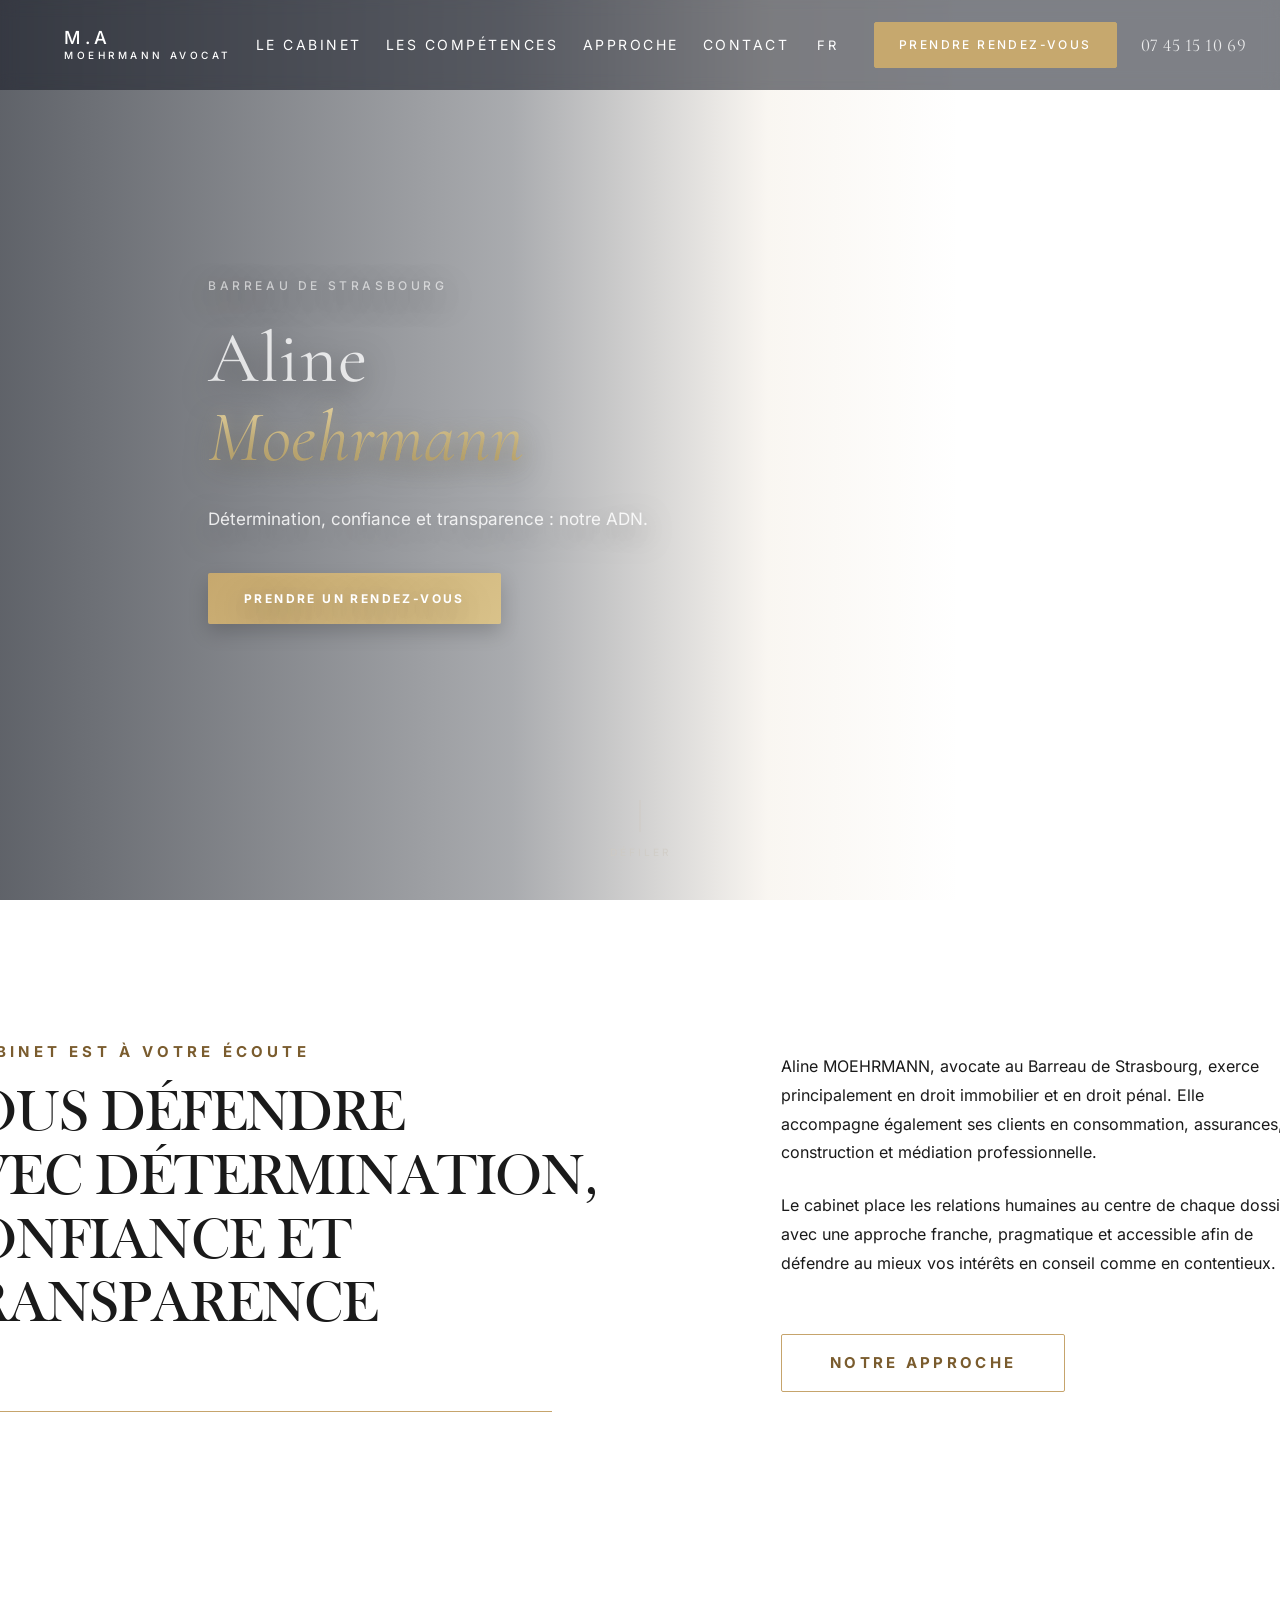
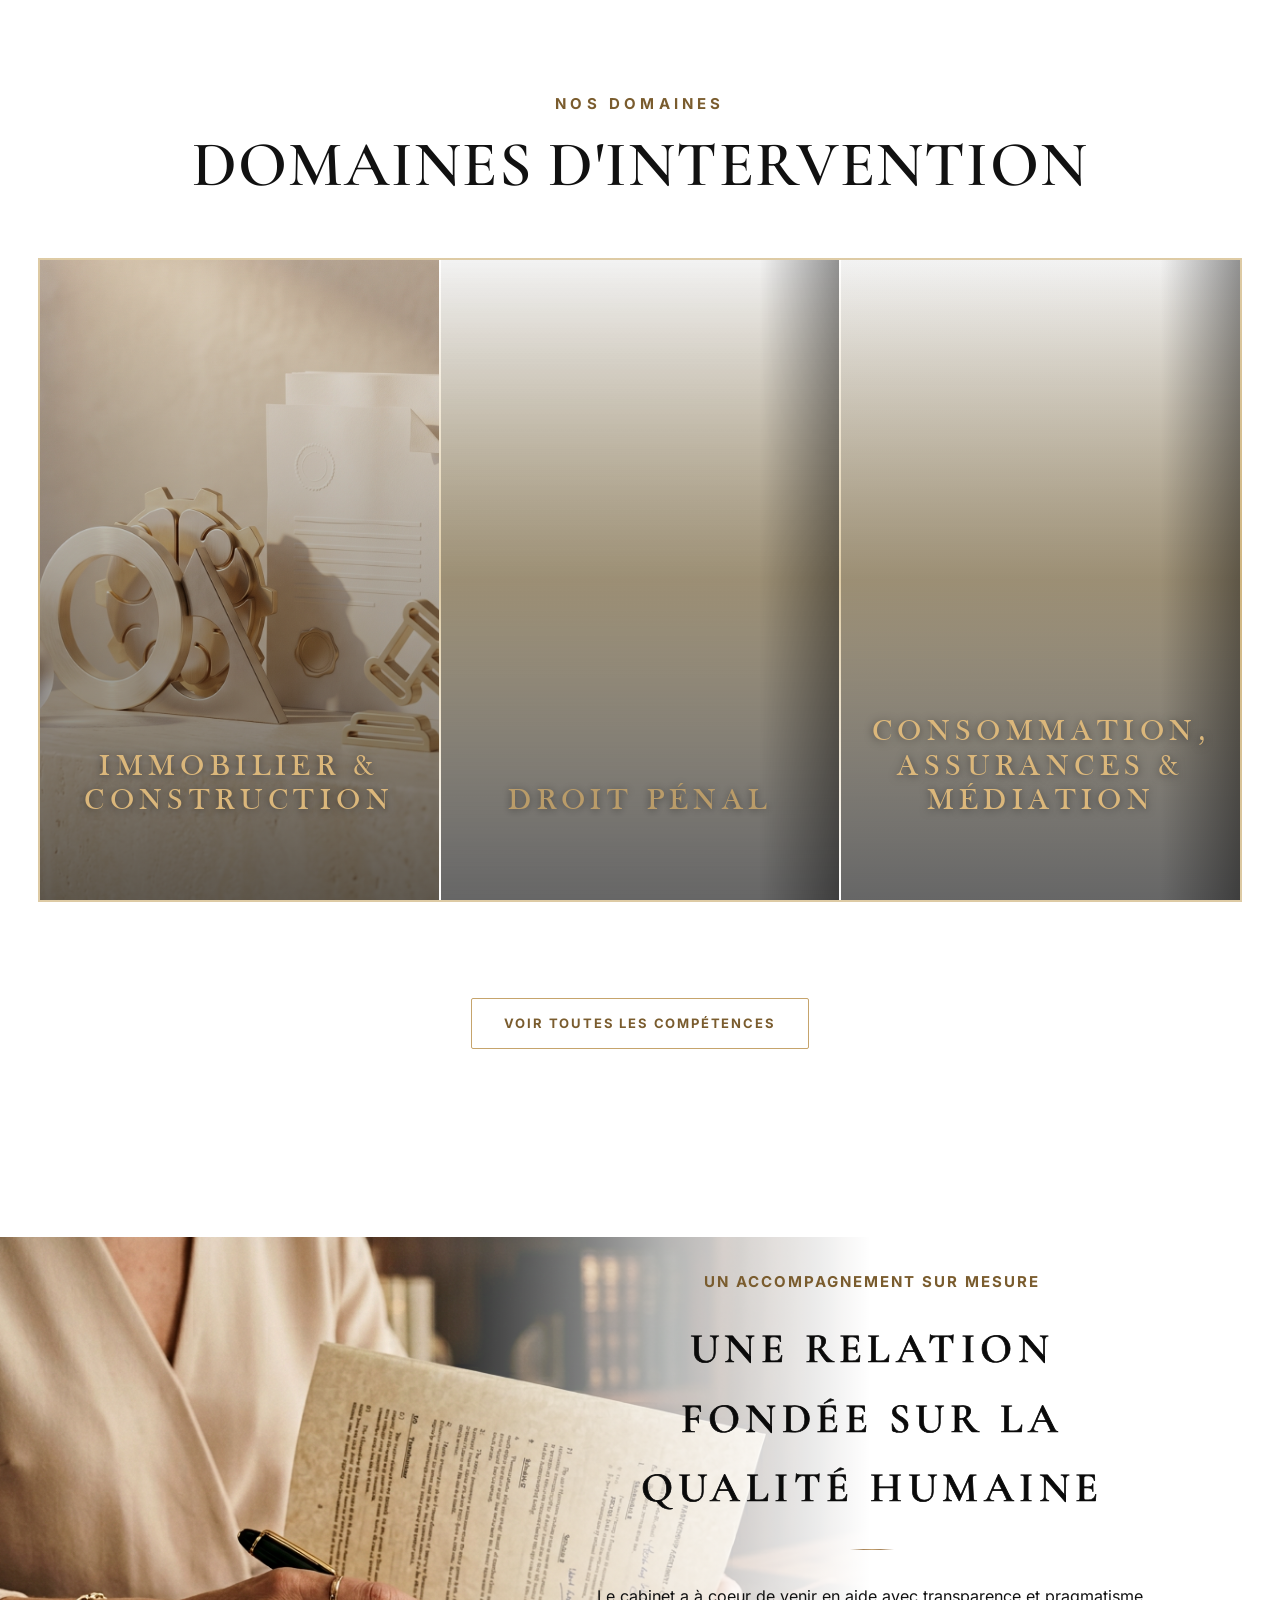
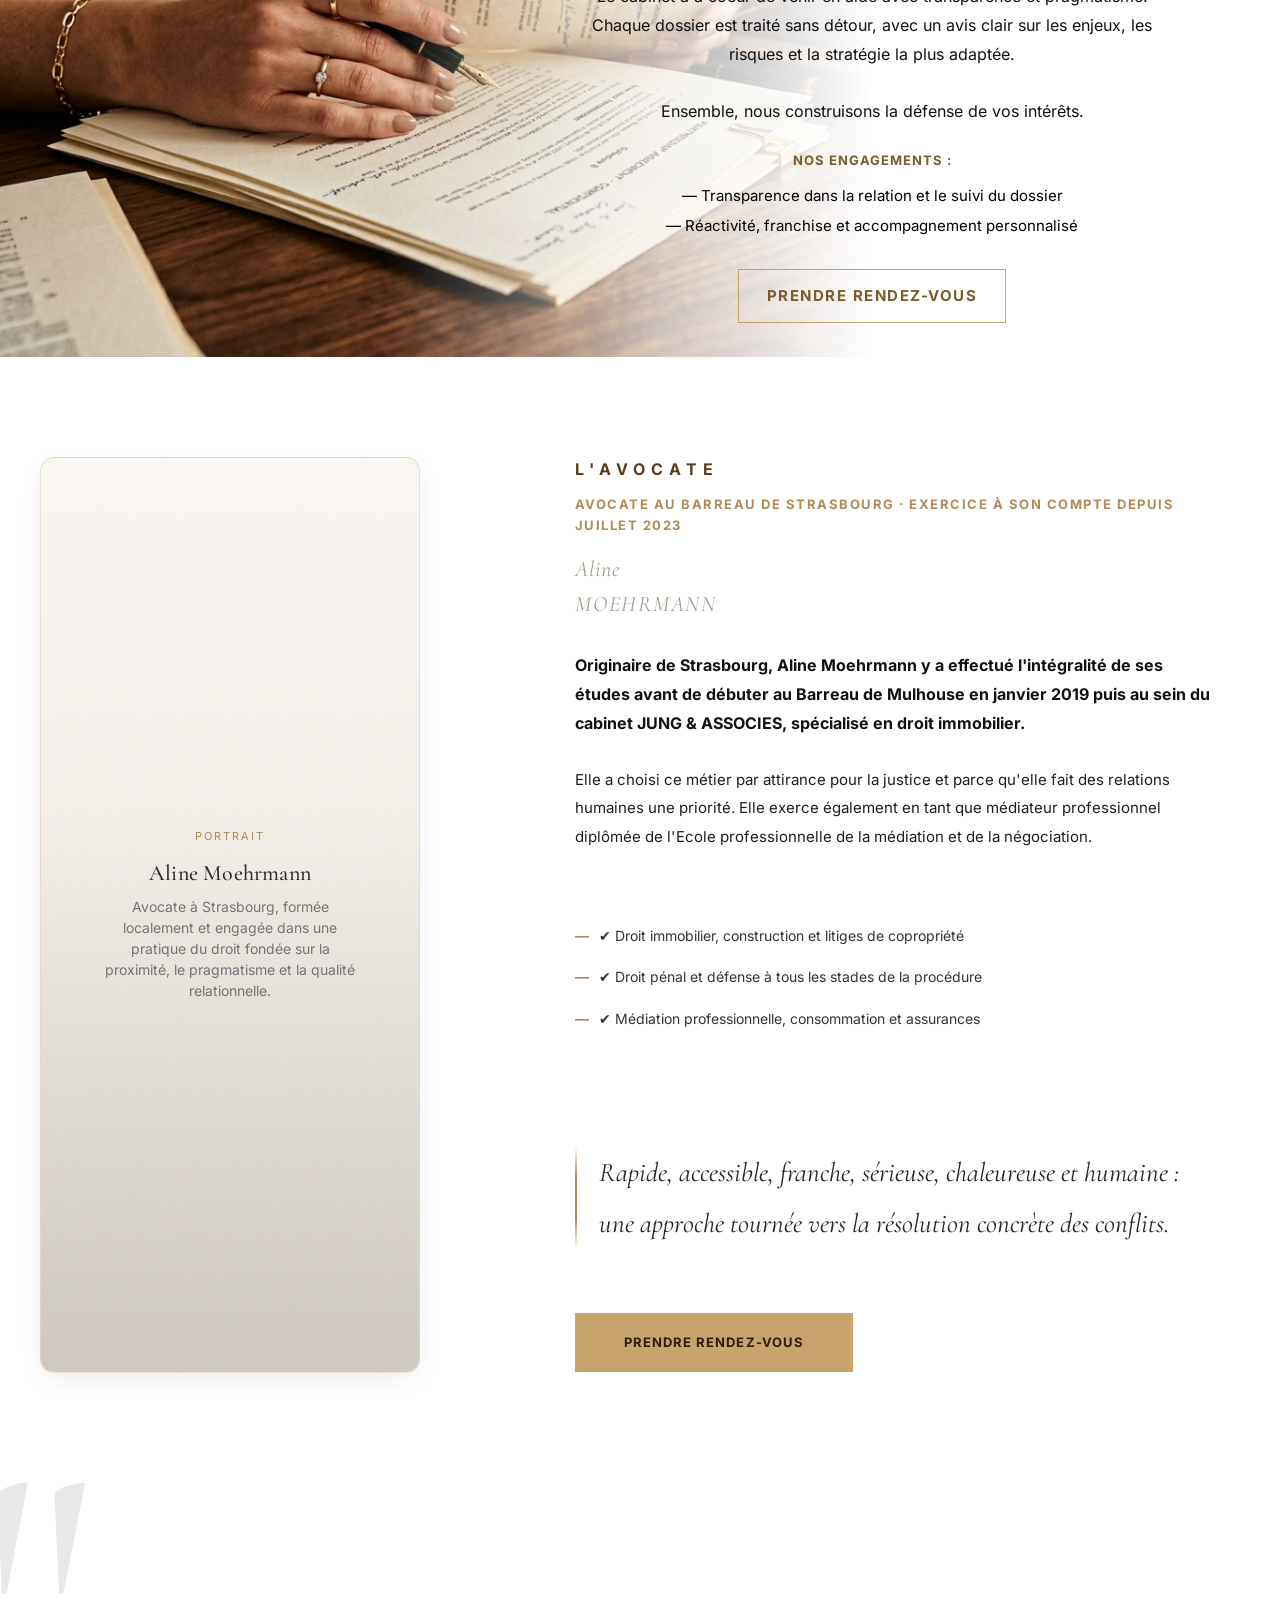
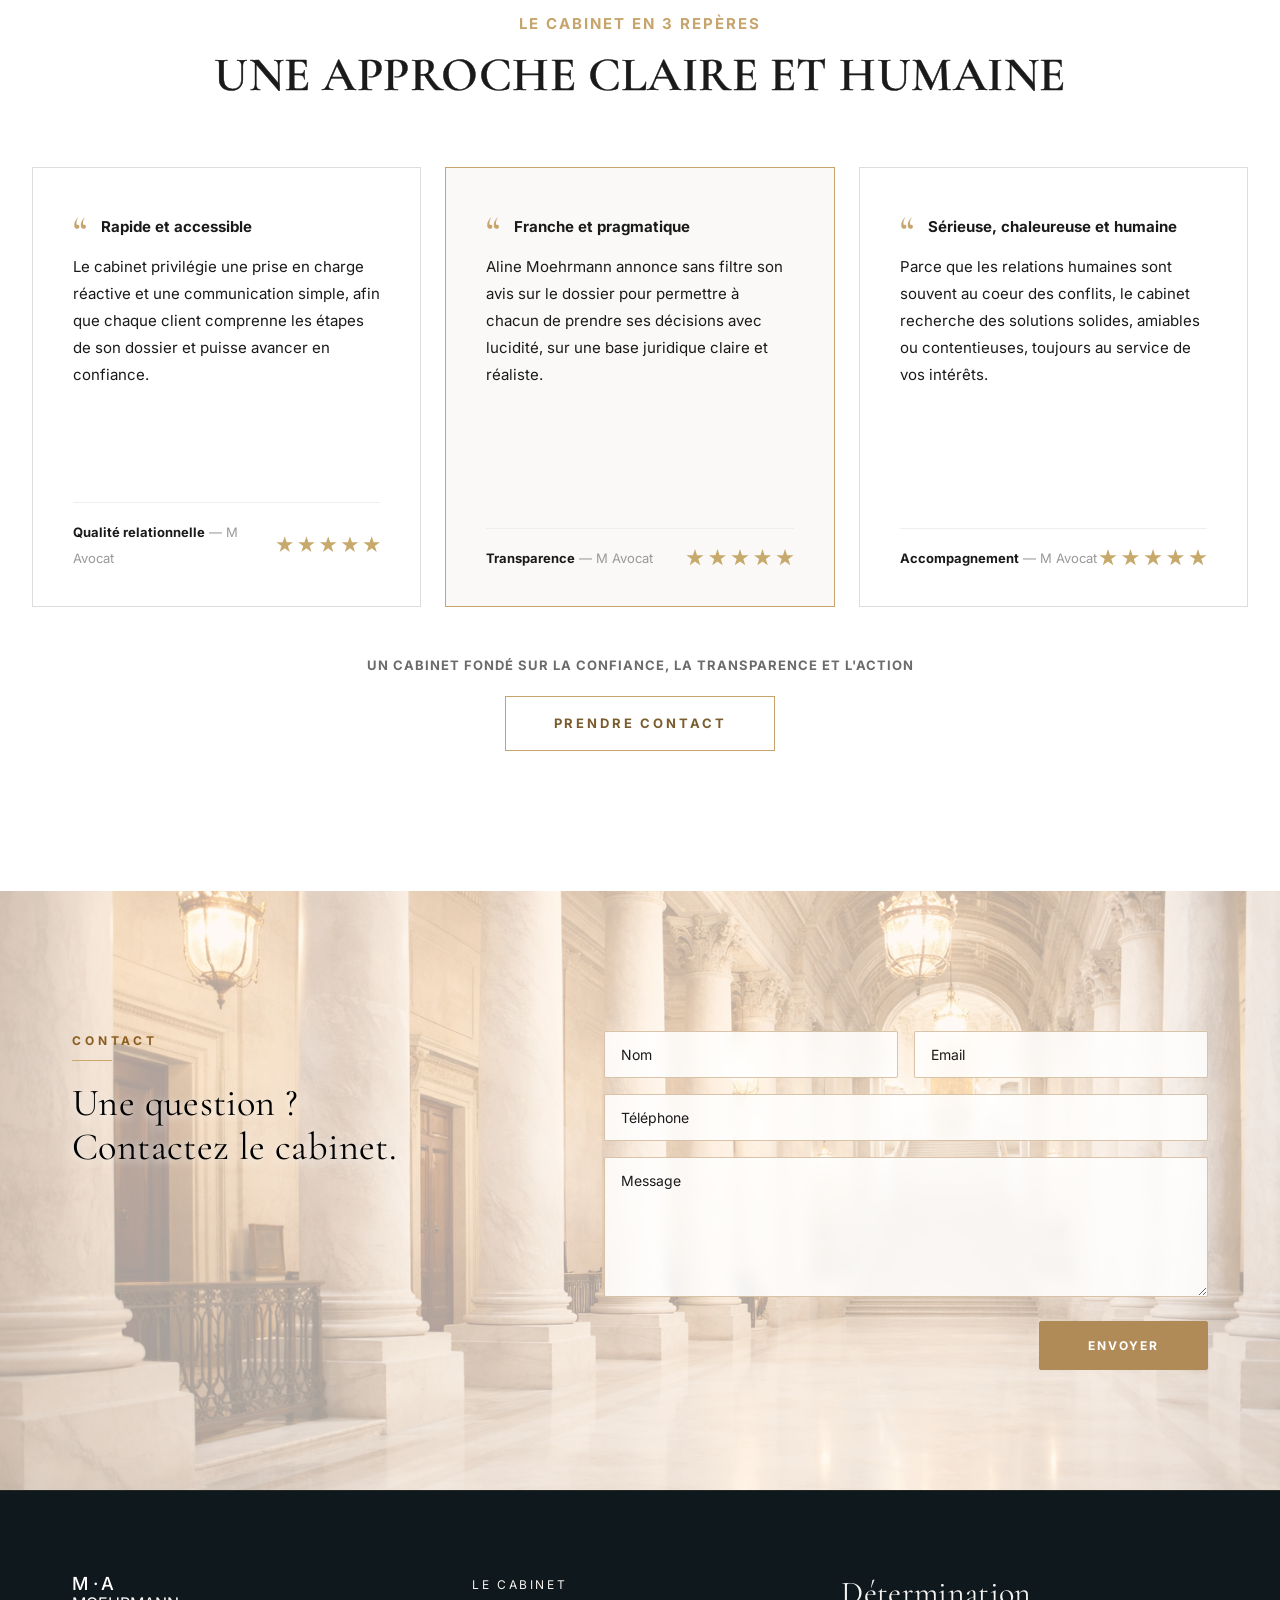
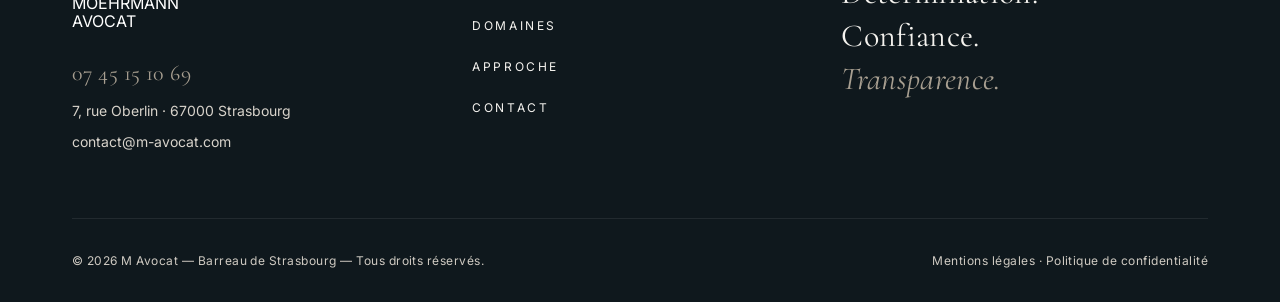
==== index.html @ fbae947e "Initial site import" ====
<!DOCTYPE html>
<html lang="fr">
<head>
  <meta charset="UTF-8" />
  <meta name="viewport" content="width=device-width, initial-scale=1.0" />
  <title>M Avocat Strasbourg | Droit immobilier, pénal et médiation</title>
  <meta name="description" content="Aline Moehrmann, avocate au Barreau de Strasbourg. Le cabinet intervient en droit immobilier, droit pénal, consommation, assurances, construction et médiation professionnelle." />
  <link rel="stylesheet" href="styles.css" />
</head>
<body>

  <header id="header">
    <div class="container">
      <div class="wrap flex">
        <a class="logo" href="#top">
          <span class="logo-mark">M<span class="logo-dot">.</span>A</span>
          <span class="logo-meta">
            <span>MOEHRMANN</span>
            <span>Avocat</span>
          </span>
        </a>
        <nav class="main-nav">
          <ul class="main-menu">
            <li><a href="#cabinet">Le Cabinet</a></li>
            <li><a href="competences.html">Les Compétences</a></li>
            <li><a href="#approach">Approche</a></li>
            <li><a href="#contact">Contact</a></li>
          </ul>
          <div class="lang-switch">
            <span class="active">FR</span>
          </div>
          <a class="btn nav-btn" href="#contact">Prendre Rendez-vous</a>
          <div class="phone-top">07 45 15 10 69</div>
        </nav>
        <button class="mobile-toggle" aria-label="Menu">
          <span></span><span></span><span></span>
        </button>
      </div>
    </div>
  </header>

  <main id="main-content">

    <section id="home-banner" class="scroll-effect" data-reveal>
      <div class="banner-bg"></div>
      <div class="banner-overlay"></div>
      <div class="container">
        <div class="wrap">
          <div class="banner-inner">
            <p class="eyebrow">Barreau de Strasbourg</p>
            <h1>
              <span class="hero-name">Aline</span><br/>
              <em class="hero-surname">Moehrmann</em>
            </h1>
            <p class="banner-sub"><span class="banner-sub-text">Détermination, confiance et transparence : notre ADN.</span></p>
            <div class="banner-ctas">
              <a class="btn" href="#contact">Prendre un rendez-vous</a>
            </div>
          </div>
        </div>
      </div>
      <div class="scroll-indicator" aria-hidden="true">
        <span class="scroll-line"></span>
        <span class="scroll-label">Défiler</span>
      </div>
    </section>

    <section id="cabinet" class="scroll-effect section-light" data-reveal>
      <div class="cabinet-watermark cabinet-fade" aria-hidden="true">M AVOCAT</div>
      <div class="container">
        <div class="wrap transition">
          <div class="flex between cabinet-grid">
            <div class="left">
              <p class="sub">Le Cabinet Est À Votre Écoute</p>
              <h2 class="h2 serif cabinet-headline cabinet-slide-up">VOUS DÉFENDRE<br/>AVEC DÉTERMINATION,<br/>CONFIANCE ET TRANSPARENCE</h2>
              <div class="cabinet-divider" aria-hidden="true"></div>
            </div>
            <div class="right">
              <div class="text cabinet-text-stagger">
                <p class="cabinet-text-item">Aline MOEHRMANN, avocate au Barreau de Strasbourg, exerce principalement en droit immobilier et en droit pénal. Elle accompagne également ses clients en consommation, assurances, construction et médiation professionnelle.</p>
                <p class="cabinet-text-item">Le cabinet place les relations humaines au centre de chaque dossier, avec une approche franche, pragmatique et accessible afin de défendre au mieux vos intérêts en conseil comme en contentieux.</p>
                <a class="btn cabinet-btn-scale" href="#approach">Notre approche</a>
              </div>
            </div>
          </div>
        </div>
      </div>
    </section>

    <section id="practice" class="scroll-effect section-dark" data-reveal>
      <div class="container">
        <div class="wrap">
          <p class="eyebrow gold center">Nos Domaines</p>
          <h2 class="practice-title serif center">DOMAINES D'INTERVENTION</h2>
        </div>
      </div>

      <div class="practice-grid">

        <article class="item">
          <div class="practice-item practice-penal">
            <div class="practice-overlay"></div>
            <div class="back"><h3>Immobilier &amp; Construction</h3></div>
            <div class="front">
              <div class="txt">
                <svg viewBox="0 0 140 143" fill="none" xmlns="http://www.w3.org/2000/svg" aria-hidden="true">
                  <path d="M70 18 C48 18 30 36 30 58 C30 74 39 88 52 95 L52 112 H88 V95 C101 88 110 74 110 58 C110 36 92 18 70 18 Z" stroke="currentColor" stroke-width="3" fill="none"/>
                  <path d="M52 118 H88" stroke="currentColor" stroke-width="3" stroke-linecap="round"/>
                  <path d="M56 126 H84" stroke="currentColor" stroke-width="3" stroke-linecap="round"/>
                  <path d="M70 38 V58 M60 48 H80" stroke="currentColor" stroke-width="3" stroke-linecap="round"/>
                </svg>
                <h3>Immobilier &amp; Construction</h3>
                <p>Copropriété, baux d'habitation, loyers impayés, expulsion, malfaçons, garanties légales et mise en cause des intervenants à l'acte de construire.</p>
              </div>
            </div>
          </div>
        </article>

        <article class="item">
          <div class="practice-item practice-famille">
            <div class="practice-overlay"></div>
            <div class="back"><h3>Droit Pénal</h3></div>
            <div class="front">
              <div class="txt">
                <svg viewBox="0 0 140 143" fill="none" xmlns="http://www.w3.org/2000/svg" aria-hidden="true">
                  <rect x="20" y="28" width="100" height="68" rx="6" stroke="currentColor" stroke-width="3" fill="none"/>
                  <path d="M50 110 H90 M70 96 V110" stroke="currentColor" stroke-width="3" stroke-linecap="round"/>
                  <path d="M36 50 L50 62 L36 74" stroke="currentColor" stroke-width="3" stroke-linecap="round" stroke-linejoin="round"/>
                  <path d="M60 74 H80" stroke="currentColor" stroke-width="3" stroke-linecap="round"/>
                </svg>
                <h3>Droit Pénal</h3>
                <p>Défense des majeurs et des mineurs, comparution immédiate, accompagnement en aménagement de peine et assistance de la victime ou de l'auteur de l'infraction.</p>
              </div>
            </div>
          </div>
        </article>

        <article class="item">
          <div class="practice-item practice-patrimoine">
            <div class="practice-overlay"></div>
            <div class="back"><h3>Consommation, Assurances &amp; Médiation</h3></div>
            <div class="front">
              <div class="txt">
                <svg viewBox="0 0 140 143" fill="none" xmlns="http://www.w3.org/2000/svg" aria-hidden="true">
                  <rect x="24" y="52" width="92" height="68" rx="4" stroke="currentColor" stroke-width="3" fill="none"/>
                  <path d="M52 52 V38 C52 30 88 30 88 38 V52" stroke="currentColor" stroke-width="3" fill="none" stroke-linejoin="round"/>
                  <path d="M24 80 H116" stroke="currentColor" stroke-width="3"/>
                  <path d="M58 80 V94 M82 80 V94" stroke="currentColor" stroke-width="3" stroke-linecap="round"/>
                </svg>
                <h3>Consommation, Assurances &amp; Médiation</h3>
                <p>Litiges liés aux achats, garanties et remboursements, conflits assureur-assuré et résolution amiable des différends grâce à la médiation professionnelle.</p>
              </div>
            </div>
          </div>
        </article>

      </div>

      <div class="container">
        <div class="practice-foot">
          <a class="btn btn-ghost" href="competences.html">Voir toutes les compétences</a>
        </div>
      </div>
    </section>

    <section class="trust-section" data-reveal>
      <div class="trust-overlay"></div>
      <div class="trust-content">
        <span class="trust-eyebrow">UN ACCOMPAGNEMENT SUR MESURE</span>
        <h2 class="trust-title">
          UNE RELATION FONDÉE SUR LA QUALITÉ HUMAINE
        </h2>
        <p class="trust-text">
          Le cabinet a à coeur de venir en aide avec transparence et pragmatisme.
          Chaque dossier est traité sans détour, avec un avis clair sur les enjeux,
          les risques et la stratégie la plus adaptée.<br><br>
          Ensemble, nous construisons la défense de vos intérêts.
        </p>
        <p class="trust-engagements-label">Nos engagements :</p>
        <ul class="trust-bullets">
          <li>— Transparence dans la relation et le suivi du dossier</li>
          <li>— Réactivité, franchise et accompagnement personnalisé</li>
        </ul>
        <a href="#contact" class="trust-button">PRENDRE RENDEZ-VOUS</a>
      </div>
    </section>

    <section id="approach" class="scroll-effect about-section" data-reveal>
      <div class="container">
        <div class="about-grid">

          <div class="about-image placeholder about-photo-fade">
            <div class="placeholder-inner">
              <span class="placeholder-eyebrow">PORTRAIT</span>
              <h3>Aline Moehrmann</h3>
              <p>Avocate à Strasbourg, formée localement et engagée dans une pratique du droit fondée sur la proximité, le pragmatisme et la qualité relationnelle.</p>
            </div>
          </div>

          <div class="about-content">
            <span class="eyebrow about-eyebrow">L'AVOCATE</span>
            <p class="about-trust about-trust-fade">Avocate au Barreau de Strasbourg · Exercice à son compte depuis juillet 2023</p>
            <h2 class="about-title about-title-slide">
              <span class="about-title-name">Aline</span>
              <span class="about-title-surname">MOEHRMANN</span>
            </h2>
            <p class="about-lead about-text-fade">
              Originaire de Strasbourg, Aline Moehrmann y a effectué l'intégralité de ses études avant de débuter au Barreau de Mulhouse en janvier 2019 puis au sein du cabinet JUNG &amp; ASSOCIES, spécialisé en droit immobilier.
            </p>
            <p class="about-text about-text-fade">
              Elle a choisi ce métier par attirance pour la justice et parce qu'elle fait des relations humaines une priorité. Elle exerce également en tant que médiateur professionnel diplômée de l'Ecole professionnelle de la médiation et de la négociation.
            </p>
            <ul class="about-points about-list-stagger">
              <li class="about-list-item">✔ Droit immobilier, construction et litiges de copropriété</li>
              <li class="about-list-item">✔ Droit pénal et défense à tous les stades de la procédure</li>
              <li class="about-list-item">✔ Médiation professionnelle, consommation et assurances</li>
            </ul>
            <p class="about-signature about-signature-fade">
              Rapide, accessible, franche, sérieuse, chaleureuse et humaine : une approche tournée vers la résolution concrète des conflits.
            </p>
            <a href="#contact" class="about-btn about-btn-scale">PRENDRE RENDEZ-VOUS</a>
          </div>

        </div>
      </div>
    </section>

    <section id="testimonials-home" class="scroll-effect section-light" data-reveal>
      <div class="testi-bg-quote" aria-hidden="true">"</div>
      <div class="container">
        <div class="wrap">
          <p class="testi-eyebrow">LE CABINET EN 3 REPÈRES</p>
          <h2 class="testi-title">UNE APPROCHE CLAIRE ET HUMAINE</h2>

          <div class="testi-grid">
            <article class="testi-item">
              <p class="testi-heading">Rapide et accessible</p>
              <p class="testi-body">Le cabinet privilégie une prise en charge réactive et une communication simple, afin que chaque client comprenne les étapes de son dossier et puisse avancer en confiance.</p>
              <div class="testi-footer">
                <span><span class="testi-client-name">Qualité relationnelle</span><span class="testi-client-city"> — M Avocat</span></span>
                <div class="stars" aria-label="5 étoiles sur 5">
                  <svg viewBox="0 0 144 24" fill="none" xmlns="http://www.w3.org/2000/svg"><path d="M12 0L14.7 8.3H23.4L16.4 13.4L19 21.7L12 16.6L5 21.7L7.6 13.4L0.6 8.3H9.3L12 0Z M42 0L44.7 8.3H53.4L46.4 13.4L49 21.7L42 16.6L35 21.7L37.6 13.4L30.6 8.3H39.3L42 0Z M72 0L74.7 8.3H83.4L76.4 13.4L79 21.7L72 16.6L65 21.7L67.6 13.4L60.6 8.3H69.3L72 0Z M102 0L104.7 8.3H113.4L106.4 13.4L109 21.7L102 16.6L95 21.7L97.6 13.4L90.6 8.3H99.3L102 0Z M132 0L134.7 8.3H143.4L136.4 13.4L139 21.7L132 16.6L125 21.7L127.6 13.4L120.6 8.3H129.3L132 0Z" fill="#C6A96B"/></svg>
                </div>
              </div>
            </article>

            <article class="testi-item featured">
              <p class="testi-heading">Franche et pragmatique</p>
              <p class="testi-body">Aline Moehrmann annonce sans filtre son avis sur le dossier pour permettre à chacun de prendre ses décisions avec lucidité, sur une base juridique claire et réaliste.</p>
              <div class="testi-footer">
                <span><span class="testi-client-name">Transparence</span><span class="testi-client-city"> — M Avocat</span></span>
                <div class="stars" aria-label="5 étoiles sur 5">
                  <svg viewBox="0 0 144 24" fill="none" xmlns="http://www.w3.org/2000/svg"><path d="M12 0L14.7 8.3H23.4L16.4 13.4L19 21.7L12 16.6L5 21.7L7.6 13.4L0.6 8.3H9.3L12 0Z M42 0L44.7 8.3H53.4L46.4 13.4L49 21.7L42 16.6L35 21.7L37.6 13.4L30.6 8.3H39.3L42 0Z M72 0L74.7 8.3H83.4L76.4 13.4L79 21.7L72 16.6L65 21.7L67.6 13.4L60.6 8.3H69.3L72 0Z M102 0L104.7 8.3H113.4L106.4 13.4L109 21.7L102 16.6L95 21.7L97.6 13.4L90.6 8.3H99.3L102 0Z M132 0L134.7 8.3H143.4L136.4 13.4L139 21.7L132 16.6L125 21.7L127.6 13.4L120.6 8.3H129.3L132 0Z" fill="#C6A96B"/></svg>
                </div>
              </div>
            </article>

            <article class="testi-item">
              <p class="testi-heading">Sérieuse, chaleureuse et humaine</p>
              <p class="testi-body">Parce que les relations humaines sont souvent au coeur des conflits, le cabinet recherche des solutions solides, amiables ou contentieuses, toujours au service de vos intérêts.</p>
              <div class="testi-footer">
                <span><span class="testi-client-name">Accompagnement</span><span class="testi-client-city"> — M Avocat</span></span>
                <div class="stars" aria-label="5 étoiles sur 5">
                  <svg viewBox="0 0 144 24" fill="none" xmlns="http://www.w3.org/2000/svg"><path d="M12 0L14.7 8.3H23.4L16.4 13.4L19 21.7L12 16.6L5 21.7L7.6 13.4L0.6 8.3H9.3L12 0Z M42 0L44.7 8.3H53.4L46.4 13.4L49 21.7L42 16.6L35 21.7L37.6 13.4L30.6 8.3H39.3L42 0Z M72 0L74.7 8.3H83.4L76.4 13.4L79 21.7L72 16.6L65 21.7L67.6 13.4L60.6 8.3H69.3L72 0Z M102 0L104.7 8.3H113.4L106.4 13.4L109 21.7L102 16.6L95 21.7L97.6 13.4L90.6 8.3H99.3L102 0Z M132 0L134.7 8.3H143.4L136.4 13.4L139 21.7L132 16.6L125 21.7L127.6 13.4L120.6 8.3H129.3L132 0Z" fill="#C6A96B"/></svg>
                </div>
              </div>
            </article>
          </div>

          <div class="testi-foot">
            <p class="testi-stat">Un cabinet fondé sur la confiance, la transparence et l'action</p>
            <a href="#contact" class="practice-foot-btn">PRENDRE CONTACT</a>
          </div>
        </div>
      </div>
    </section>

    <section id="contact" class="scroll-effect section-contact" data-reveal>
      <div class="container">
        <div class="wrap contact-wrap">
          <div class="contact-intro">
            <p class="eyebrow gold">CONTACT</p>
            <h2 class="h2 serif contact-title">Une question ?<br/>Contactez le cabinet.</h2>
          </div>

          <form class="contact-form" onsubmit="return false;">
            <div class="form-row two">
              <label><input type="text" name="name" placeholder="Nom" /></label>
              <label><input type="email" name="email" placeholder="Email" /></label>
            </div>
            <div class="form-row">
              <label><input type="tel" name="phone" placeholder="Téléphone" /></label>
            </div>
            <div class="form-row">
              <label><textarea name="message" rows="5" placeholder="Message"></textarea></label>
            </div>
            <div class="form-actions">
              <button type="submit" class="btn contact-submit">ENVOYER</button>
            </div>
          </form>
        </div>
      </div>
    </section>

  </main>

  <footer id="footer">
    <div class="container">
      <div class="footer-grid">
        <div class="foot-brand">
          <a class="logo logo-light" href="#top">
            <span class="logo-mark">M<span class="logo-dot">·</span>A</span>
            <span class="logo-sub">MOEHRMANN</span>
            <span class="logo-tag">AVOCAT</span>
          </a>
          <p class="foot-phone">07 45 15 10 69</p>
          <p class="foot-addr">7, rue Oberlin · 67000 Strasbourg</p>
          <p class="foot-email"><a href="mailto:contact@m-avocat.com">contact@m-avocat.com</a></p>
        </div>
        <nav class="foot-nav">
          <a href="#cabinet">Le Cabinet</a>
          <a href="#practice">Domaines</a>
          <a href="#approach">Approche</a>
          <a href="#contact">Contact</a>
        </nav>
        <div class="foot-quote">
          <p class="foot-title serif">Détermination.<br/>Confiance.<br/><em>Transparence.</em></p>
        </div>
      </div>
      <div class="footer-bottom">
        <p>© <span id="year"></span> M Avocat — Barreau de Strasbourg — Tous droits réservés.</p>
        <p class="foot-legal"><a href="#">Mentions légales</a> · <a href="#">Politique de confidentialité</a></p>
      </div>
    </div>
  </footer>

  <section class="seo-hidden" aria-hidden="true">
    <h2>Votre avocat à Strasbourg</h2>
    <p>Le cabinet M Avocat, à Strasbourg, intervient principalement en droit immobilier et droit pénal, ainsi qu'en consommation, assurances, construction et médiation professionnelle.</p>
    <p>Aline Moehrmann vous assiste devant les juridictions de Strasbourg et vous accompagne avec franchise, pragmatisme et transparence.</p>
  </section>

  <script src="script.js" defer></script>
</body>
</html>
---- styles.css ----
/* ============================================================
   Cabinet MUCZINSKI — styles
   Design system: koshibalaw-design (dark, warm, accent #dbb77b)
   ============================================================ */

@font-face {
  font-family: "Baskerville";
  src: url("fonts/Baskerville-Regular.ttf") format("truetype");
  font-weight: 400;
  font-style: normal;
  font-display: swap;
}
@font-face {
  font-family: "Cormorant Garamond";
  src: url("fonts/CormorantGaramond-Regular.woff2") format("woff2");
  font-weight: 400;
  font-style: normal;
  font-display: swap;
}
@font-face {
  font-family: "Cormorant Garamond";
  src: url("fonts/CormorantGaramond-Italic.woff2") format("woff2");
  font-weight: 400;
  font-style: italic;
  font-display: swap;
}
@font-face {
  font-family: "Cormorant Garamond";
  src: url("fonts/CormorantGaramond-Medium.woff2") format("woff2");
  font-weight: 500;
  font-style: normal;
  font-display: swap;
}
@font-face {
  font-family: "Cormorant Garamond";
  src: url("fonts/CormorantGaramond-SemiBold.woff2") format("woff2");
  font-weight: 600;
  font-style: normal;
  font-display: swap;
}
@font-face {
  font-family: "Inter";
  src: url("fonts/Inter-Regular.woff2") format("woff2");
  font-weight: 400;
  font-display: swap;
}
@font-face {
  font-family: "Inter";
  src: url("fonts/Inter-Medium.woff2") format("woff2");
  font-weight: 500;
  font-display: swap;
}
@font-face {
  font-family: "Inter";
  src: url("fonts/Inter-Bold.woff2") format("woff2");
  font-weight: 700;
  font-display: swap;
}

:root {
  --background: #1E2A2F;
  --background-2: #17232A;
  --surface: #0F181D;
  --text-primary: #F5F3EF;
  --text-light: #D8D3CB;
  --text-muted: #CFCAC2;
  --text-dark: #1A1A1A;
  --text-dark-muted: #6B6B6B;
  --accent: #A89F91;
  --accent-strong: #A89F91;
  --accent-soft: rgba(168, 159, 145, 0.18);
  --border: #2A363C;
  --border-light: #E5DFD3;
  --light-bg: #ffffff;
  --radius: 2px;
}

* { box-sizing: border-box; margin: 0; padding: 0; }

html {
  scroll-behavior: smooth;
  background: #ffffff;
  overflow-x: clip;
}

body {
  font-family: "Inter", system-ui, sans-serif;
  font-size: 16px;
  line-height: 1.6;
  color: var(--text-primary);
  background: #ffffff;
  -webkit-font-smoothing: antialiased;
  overflow-x: clip;
  max-width: 100%;
}

img, svg { max-width: 100%; display: block; }
a { color: inherit; text-decoration: none; transition: color 0.5s ease-in-out; }
ul { list-style: none; }
em { font-style: italic; color: var(--accent); }

/* ------------------------------------------------------------
   Layout primitives
------------------------------------------------------------ */

.container {
  max-width: 1200px;
  margin: 0 auto;
  padding: 0 32px;
}

.wrap { width: 100%; }
.flex { display: flex; }
.between { justify-content: space-between; align-items: flex-start; }
.center { text-align: center; }

/* ------------------------------------------------------------
   Typography
------------------------------------------------------------ */

.serif {
  font-family: "Cormorant Garamond", Georgia, serif;
  font-weight: 400;
  letter-spacing: 0.01em;
}

h1, h2, h3, h4 {
  font-family: "Cormorant Garamond", Georgia, serif;
  font-weight: 400;
  line-height: 1.15;
  letter-spacing: 0.01em;
}

h1 {
  font-size: clamp(44px, 6vw, 88px);
  line-height: 1.05;
}

.h2 {
  font-size: clamp(32px, 4.5vw, 60px);
  line-height: 1.1;
}

h3 {
  font-size: clamp(22px, 2.2vw, 28px);
  font-weight: 500;
  font-family: "Cormorant Garamond", Georgia, serif;
}

.eyebrow {
  font-family: "Inter", system-ui, sans-serif;
  font-size: 12px;
  font-weight: 500;
  letter-spacing: 0.28em;
  text-transform: uppercase;
  color: var(--text-muted);
  margin-bottom: 16px;
}
.eyebrow.gold { color: var(--accent); }

.sub {
  font-family: "Inter", system-ui, sans-serif;
  font-size: 12px;
  font-weight: 500;
  letter-spacing: 0.28em;
  text-transform: uppercase;
  color: var(--accent-strong);
  margin-bottom: 24px;
}

.light { color: var(--text-light); }

/* ------------------------------------------------------------
   Buttons
------------------------------------------------------------ */

.btn {
  display: inline-flex;
  align-items: center;
  justify-content: center;
  padding: 14px 28px;
  font-family: "Inter", system-ui, sans-serif;
  font-size: 11px;
  font-weight: 500;
  letter-spacing: 0.28em;
  text-transform: uppercase;
  color: var(--accent);
  background: transparent;
  border: 1px solid var(--accent);
  border-radius: var(--radius);
  cursor: pointer;
  transition: 0.5s ease-in-out;
  white-space: nowrap;
}
.btn:hover {
  background: var(--accent);
  color: var(--text-dark);
  border-color: var(--accent-strong);
}
.btn:focus-visible { outline: 2px solid var(--accent-strong); outline-offset: 2px; }

.btn-ghost {
  color: var(--text-primary);
  border-color: var(--text-primary);
}
.btn-ghost:hover {
  background: var(--text-primary);
  color: var(--background);
}
.btn-ghost.btn-light {
  color: var(--accent);
  border-color: var(--accent);
}
.btn-ghost.btn-light:hover {
  background: var(--accent);
  color: var(--background);
}

/* ------------------------------------------------------------
   Header / Nav
------------------------------------------------------------ */

#header {
  position: fixed;
  top: 0;
  left: 0;
  right: 0;
  z-index: 1050;
  transition: background 0.4s ease, box-shadow 0.4s ease, opacity 0.4s ease, transform 0.4s ease;
  background: rgba(20, 25, 35, 0.55);
  border-bottom: none;
}
#header::before {
  content: "";
  position: absolute;
  inset: 0;
  backdrop-filter: blur(8px);
  -webkit-backdrop-filter: blur(8px);
  z-index: -1;
  pointer-events: none;
}
#header.hidden {
  opacity: 0;
  transform: translateY(-20px);
  pointer-events: none;
}
#header .container { max-width: 1200px; padding: 0 24px; }
#header.scrolled {
  background: rgba(20, 20, 20, 0.85);
  box-shadow: 0 2px 24px rgba(0, 0, 0, 0.3);
}

#header .wrap.flex {
  align-items: center;
  justify-content: space-between;
  gap: 24px;
  height: 90px;
  flex-wrap: nowrap;
}

.logo {
  display: inline-flex;
  flex-direction: column;
  align-items: flex-start;
  gap: 2px;
  line-height: 1;
  color: #ffffff;
  padding: 4px 0;
}
.logo-mark {
  font-family: "Inter", system-ui, sans-serif;
  font-size: 18px;
  font-weight: 500;
  color: #ffffff;
  letter-spacing: 0.25em;
}
.logo-dot { color: #ffffff; }
.logo-meta {
  display: inline-flex;
  flex-direction: row;
  gap: 6px;
  font-family: "Inter", system-ui, sans-serif;
  font-size: 10px;
  font-weight: 500;
  letter-spacing: 0.35em;
  text-transform: uppercase;
  color: #ffffff;
  line-height: 1.2;
}

.main-nav {
  display: flex;
  align-items: center;
  gap: 24px;
  flex-shrink: 0;
  white-space: nowrap;
}
.main-menu {
  display: flex;
  gap: 24px;
  align-items: center;
}
.main-menu a {
  font-family: "Inter", system-ui, sans-serif;
  font-size: 14px;
  font-weight: 400;
  letter-spacing: 0.18em;
  text-transform: uppercase;
  color: #ffffff;
  padding: 8px 0;
  transition: opacity 0.3s ease, color 0.3s ease;
}
.main-menu a:hover { color: #ffffff; opacity: 1; }

.lang-switch {
  display: flex;
  gap: 8px;
  font-family: "Inter", system-ui, sans-serif;
  font-size: 13px;
  letter-spacing: 0.18em;
  color: #ffffff;
}
.lang-switch span { cursor: pointer; padding: 4px; transition: opacity 0.3s ease; }
.lang-switch span:hover { opacity: 1; }
.lang-switch .active { color: #ffffff; }
.lang-switch span:not(.active) { opacity: 0.5; }

.nav-btn {
  margin-left: 8px;
  padding: 12px 24px;
  font-size: 12px;
  letter-spacing: 0.2em;
  color: #ffffff;
  border: 1px solid #C6A86E;
  background: #C6A86E;
  position: relative;
  overflow: hidden;
  transition: all 0.3s ease;
}
.nav-btn::before { display: none; }
.nav-btn:hover {
  background: #b8935a;
  border-color: #b8935a;
  color: #ffffff;
}

.phone-top {
  font-family: "Cormorant Garamond", Georgia, serif;
  font-size: 18px;
  letter-spacing: 0.03em;
  color: rgba(255, 255, 255, 0.85);
  margin-left: 0;
  white-space: nowrap;
  flex-shrink: 0;
  font-variant-numeric: lining-nums;
  font-feature-settings: "lnum" 1;
}

.mobile-toggle {
  display: none;
  flex-direction: column;
  gap: 4px;
  padding: 8px;
  background: transparent;
  border: none;
  cursor: pointer;
}
.mobile-toggle span {
  display: block;
  width: 24px;
  height: 2px;
  background: #ffffff;
  transition: 0.3s;
}

/* ------------------------------------------------------------
   Animations
------------------------------------------------------------ */

@keyframes heroReveal {
  from {
    opacity: 0;
    transform: translateY(10px);
  }
  to {
    opacity: 1;
    transform: translateY(0);
  }
}

@keyframes surnameGlow {
  from {
    opacity: 0;
    filter: drop-shadow(0 0 0px rgba(229, 211, 161, 0));
  }
  to {
    opacity: 1;
    filter: drop-shadow(0 0 8px rgba(229, 211, 161, 0.3));
  }
}

@keyframes subtitleReveal {
  from {
    opacity: 0;
  }
  to {
    opacity: 1;
  }
}

@keyframes slideUp {
  from {
    opacity: 0;
    transform: translateY(20px);
  }
  to {
    opacity: 1;
    transform: translateY(0);
  }
}

@keyframes slowFadeIn {
  from {
    opacity: 0;
  }
  to {
    opacity: 0.08;
  }
}

@keyframes scaleIn {
  from {
    opacity: 0;
    transform: scale(0.98);
  }
  to {
    opacity: 1;
    transform: scale(1);
  }
}

@keyframes photoScale {
  from {
    opacity: 0;
    transform: scale(0.98);
  }
  to {
    opacity: 1;
    transform: scale(1);
  }
}

@keyframes fadeInSubtle {
  from {
    opacity: 0;
  }
  to {
    opacity: 1;
  }
}

@keyframes titleSlideUp {
  from {
    opacity: 0;
    transform: translateY(15px);
  }
  to {
    opacity: 1;
    transform: translateY(0);
  }
}

@keyframes trustContentFadeUp {
  from {
    opacity: 0;
    transform: translateY(12px);
  }
  to {
    opacity: 1;
    transform: translateY(0);
  }
}

@keyframes trustSeparator {
  from {
    opacity: 0;
    width: 0;
  }
  to {
    opacity: 1;
    width: 44px;
  }
}

@keyframes trustBulletStagger {
  from {
    opacity: 0;
    transform: translateX(-8px);
  }
  to {
    opacity: 1;
    transform: translateX(0);
  }
}

@keyframes placeholderAppear {
  from {
    opacity: 0;
    transform: scale(0.98);
  }
  to {
    opacity: 1;
    transform: scale(1);
  }
}

/* ------------------------------------------------------------
   Hero banner
------------------------------------------------------------ */

#home-banner {
  position: relative;
  height: 100vh;
  min-height: 640px;
  width: 100%;
  display: flex;
  align-items: center;
  overflow: hidden;
  color: var(--text-primary);
}
.banner-bg {
  position: absolute;
  inset: 0;
  background:
    url("strasbourg-sunset.jpg") center/cover no-repeat;
  filter: saturate(0.92) contrast(0.97) brightness(0.95);
  z-index: 0;
}
.banner-bg::after {
  content: "";
  position: absolute;
  inset: 0;
  background-image:
    linear-gradient(rgba(255,255,255,0.5) 1px, transparent 1px),
    linear-gradient(90deg, rgba(255,255,255,0.5) 1px, transparent 1px);
  background-size: 60px 60px;
  opacity: 0.04;
  pointer-events: none;
}
.banner-overlay {
  position: absolute;
  inset: 0;
  background:
    linear-gradient(
      90deg,
      rgba(10, 15, 25, 0.65) 0%,
      rgba(10, 15, 25, 0.35) 40%,
      rgba(180, 140, 80, 0.08) 60%,
      rgba(0, 0, 0, 0) 75%
    );
  z-index: 1;
}
#home-banner .container {
  position: relative;
  z-index: 2;
  width: 100%;
  max-width: none;
  padding: 0 32px;
  height: 100%;
  display: flex;
  align-items: center;
}
@media (min-width: 992px) {
  #home-banner .container { padding: 0 80px; }
}
@media (min-width: 1280px) {
  #home-banner .container { padding: 0 128px; }
}

.banner-inner {
  max-width: 576px;
  margin-top: 0;
  text-shadow: 0 10px 30px rgba(0, 0, 0, 0.5);
}
@media (min-width: 1280px) {
  .banner-inner {
    max-width: 720px;
    margin-left: 80px;
  }
}

#home-banner .eyebrow {
  font-size: 12px;
  letter-spacing: 0.3em;
  color: rgba(255, 255, 255, 0.6);
  margin-bottom: 24px;
  text-transform: uppercase;
}

.banner-inner h1 {
  font-family: "Cormorant Garamond", Georgia, serif;
  color: rgba(255, 255, 255, 0.8);
  font-weight: 400;
  font-size: clamp(52px, 6vw, 72px);
  line-height: 1.1;
  margin: 0 0 28px;
}
.banner-inner h1 em {
  background: linear-gradient(180deg, #E5D3A1, #BFA76A);
  -webkit-background-clip: text;
  -webkit-text-fill-color: transparent;
  background-clip: text;
  font-style: italic;
  font-weight: 300;
  display: inline-block;
}

.hero-name {
  display: inline-block;
  animation: heroReveal 0.6s ease-out 0.2s both;
}

.hero-surname {
  animation: surnameGlow 0.7s ease-out 0.5s both;
}

.banner-sub-text {
  display: inline;
  animation: subtitleReveal 0.5s ease-out 0.9s both;
}

.banner-sub {
  font-size: 17px;
  line-height: 1.6;
  color: rgba(255, 255, 255, 0.85);
  font-family: "Inter", system-ui, sans-serif;
  font-weight: 400;
  margin: 0 0 40px;
}
.banner-ctas {
  display: flex;
  gap: 20px;
  flex-wrap: wrap;
  margin-top: 0;
}

.banner-ctas .btn {
  padding: 16px 36px;
  font-size: 12px;
  letter-spacing: 0.2em;
  font-weight: 700;
  color: #ffffff;
  border: none;
  background: linear-gradient(135deg, #C6A86E, #D9C28A);
  box-shadow: 0 8px 20px rgba(0, 0, 0, 0.18);
  text-transform: uppercase;
  position: relative;
  overflow: hidden;
  transition: all 0.3s ease;
}
.banner-ctas .btn::before {
  content: "";
  position: absolute;
  top: 0;
  left: -100%;
  width: 100%;
  height: 100%;
  background: rgba(255, 255, 255, 0.15);
  transition: left 0.4s ease;
}
.banner-ctas .btn:hover::before {
  left: 0;
}
.banner-ctas .btn:hover {
  background: linear-gradient(135deg, #B89660 0%, #C8B070 100%);
  box-shadow: 0 4px 12px rgba(0, 0, 0, 0.25);
  color: #ffffff;
}

.scroll-indicator {
  position: absolute;
  bottom: 40px;
  left: 50%;
  transform: translateX(-50%);
  display: flex;
  flex-direction: column;
  align-items: center;
  gap: 12px;
  z-index: 3;
  color: var(--text-muted);
  opacity: 0.7;
}
.scroll-line {
  width: 1px;
  height: 32px;
  background: var(--text-muted);
  animation: scrollPulse 2s ease-in-out infinite;
  transform-origin: top;
}
.scroll-label {
  font-family: "Inter", system-ui, sans-serif;
  font-size: 10px;
  letter-spacing: 0.3em;
  text-transform: uppercase;
}
@keyframes scrollPulse {
  0%, 100% { transform: scaleY(1); opacity: 1; }
  50% { transform: scaleY(0.4); opacity: 0.4; }
}

/* ------------------------------------------------------------
   Light section (about / cabinet)
------------------------------------------------------------ */

.section-light {
  background: var(--light-bg);
  color: var(--text-dark);
  padding: 140px 0;
  position: relative;
  overflow: hidden;
}
.section-light .sub { color: var(--accent-strong); }
.section-light h1, .section-light h2, .section-light h3 { color: var(--text-dark); }
.section-light p { color: #6B6B6B; }
.section-light em { color: var(--accent-strong); }
.section-light .btn { color: var(--accent-strong); border-color: var(--accent-strong); }
.section-light .btn:hover { background: var(--accent-strong); color: var(--text-primary); }
.section-light .btn-ghost { color: var(--text-dark); border-color: var(--text-dark); }
.section-light .btn-ghost:hover { background: var(--text-dark); color: var(--text-primary); }

#cabinet { overflow: hidden; }
#cabinet .container { position: relative; z-index: 2; }
#cabinet .sub { text-align: left; margin-bottom: 20px; }
.cabinet-watermark {
  position: absolute;
  top: 24px;
  left: 0;
  right: 0;
  text-align: center;
  font-family: "Cormorant Garamond", Georgia, serif;
  font-weight: 400;
  font-size: clamp(80px, 15vw, 220px);
  line-height: 1;
  letter-spacing: 0.02em;
  color: rgba(0, 31, 45, 0.03);
  white-space: nowrap;
  pointer-events: none;
  user-select: none;
  z-index: 1;
}
.cabinet-grid { gap: 120px; align-items: flex-start; }
.cabinet-grid .left { flex: 1.4; margin-left: -140px; }
.cabinet-grid .right { flex: 1; padding-left: 0; margin-right: -2.5cm; }
.cabinet-grid .h2 { margin-bottom: 0; }
.cabinet-headline {
  text-transform: uppercase;
  font-size: 58px;
  line-height: 1.1;
  letter-spacing: -0.02em;
  font-family: "Baskerville", Georgia, serif;
  font-weight: 400;
  color: #111111;
  margin-bottom: 0.2em;
}
.cabinet-divider {
  margin-top: 72px;
  height: 1px;
  width: 85%;
  background: #C6A46C;
  opacity: 1;
}
.cabinet-grid .text p {
  margin-bottom: 24px;
  font-size: 16px;
  font-family: "Inter", system-ui, sans-serif;
  font-weight: 400;
  color: #1a1a1a;
  line-height: 1.8;
}
.cabinet-grid .text { padding-top: 12px; }
.cabinet-grid .text .btn {
  margin-top: 32px;
  padding: 16px 48px;
  font-size: 15px;
  font-weight: 700;
  letter-spacing: 0.22em;
  color: #7A5C2E;
  border: 1px solid #C6A46C;
  background: transparent;
  text-transform: uppercase;
  transition: background 0.3s ease, color 0.3s ease;
}
.cabinet-grid .text .btn:hover {
  background: #C6A46C;
  color: #ffffff;
  border-color: #C6A46C;
}
#cabinet .sub { color: #7A5C2E; font-weight: 700; font-size: 15px; }

/* Cabinet animations */
.cabinet-fade {
  animation: slowFadeIn 2s ease-out 0.3s both;
}

.cabinet-slide-up {
  animation: slideUp 0.7s ease-out 0.4s both;
}

.cabinet-text-item {
  animation: slideUp 0.6s ease-out both;
}
.cabinet-text-item:nth-child(1) {
  animation-delay: 0.7s;
}
.cabinet-text-item:nth-child(2) {
  animation-delay: 0.9s;
}

.cabinet-btn-scale {
  animation: scaleIn 0.5s ease-out 1.1s both;
}
.cabinet-btn-scale:hover {
  filter: drop-shadow(0 0 8px rgba(198, 164, 108, 0.4));
}

/* ------------------------------------------------------------
   Practice section (dark with image cards)
------------------------------------------------------------ */

.section-dark {
  background: #ffffff;
  color: var(--text-dark);
  padding: 140px 0;
  position: relative;
  overflow: hidden;
}
.section-dark > .container { position: relative; z-index: 1; }

.practice-title {
  font-size: clamp(36px, 5vw, 64px);
  margin-bottom: 56px;
  letter-spacing: 0.02em;
  color: #111111;
  font-weight: 700;
}

#practice .eyebrow {
  font-weight: 700;
  color: #7A5C2E;
  font-size: 15px;
}

.practice-grid {
  display: grid;
  grid-template-columns: repeat(3, 1fr);
  gap: 2px;
  margin: 0 1cm 48px;
  background: linear-gradient(to bottom, transparent, rgba(200,169,106,0.6), transparent);
  border: 2px solid rgba(200,169,106,0.6);
}

.item {
  background: transparent;
  border: none;
  padding: 0;
  border-radius: 0;
}

.practice-item {
  position: relative;
  width: 100%;
  min-height: 640px;
  overflow: hidden;
  background-size: cover;
  background-position: center;
  border-radius: 0;
  cursor: pointer;
  isolation: isolate;
  transition: background-size 0.6s ease;
}
.practice-item::before {
  content: "";
  position: absolute;
  inset: -6%;
  background-image: inherit;
  background-size: cover;
  background-position: center;
  z-index: 0;
  transition: transform 0.6s ease;
}
.practice-item:hover::before {
  transform: scale(1.06);
}

.practice-penal {
  background-image: url("ip-bg.png");
}
.practice-famille {
  background-image: url("lady-justice-law-office.png");
}
.practice-famille::after {
  content: "";
  position: absolute;
  inset: 0;
  background: linear-gradient(to right, transparent 80%, rgba(0,0,0,0.4) 100%);
  z-index: 1;
  pointer-events: none;
}
.practice-patrimoine {
  background-image: url("commercial-bg.png");
}
.practice-patrimoine::after {
  content: "";
  position: absolute;
  inset: 0;
  background: linear-gradient(to left, rgba(0,0,0,0.4) 0%, transparent 20%);
  z-index: 1;
  pointer-events: none;
}

.practice-overlay {
  position: absolute;
  inset: 0;
  background: linear-gradient(
    to top,
    rgba(0,0,0,0.6) 0%,
    rgba(0,0,0,0.35) 40%,
    rgba(10,10,10,0.05) 100%
  );
  z-index: 1;
  transition: opacity 0.5s ease;
}
.practice-item:hover .practice-overlay {
  opacity: 0.7;
}
.practice-famille {
  filter: brightness(0.85);
}

.back, .front {
  position: absolute;
  inset: 0;
  z-index: 2;
  display: flex;
  align-items: center;
  justify-content: center;
  padding: 32px;
  transition: 0.5s ease-in-out;
}
.back { opacity: 1; align-items: flex-end; justify-content: center; padding-bottom: 80px; }
.back h3 {
  font-family: "Baskerville", Georgia, serif;
  font-size: 30px;
  font-weight: 400;
  color: #DBB77B;
  letter-spacing: 0.18em;
  text-transform: uppercase;
  text-align: center;
  text-shadow: 0 1px 8px rgba(0,0,0,0.5);
}
.front {
  opacity: 0;
  background: linear-gradient(180deg, rgba(10,10,10,0.75) 0%, rgba(30,20,10,0.95) 100%);
  align-items: center;
  justify-content: center;
}
.front .txt {
  color: var(--text-primary);
  text-align: center;
  padding: 24px;
}
.front svg {
  width: 72px;
  height: 72px;
  margin: 0 auto 20px;
  color: var(--accent);
}
.front h3 {
  font-size: 24px;
  margin-bottom: 12px;
  letter-spacing: 2px;
  color: var(--accent);
}
.front p {
  font-size: 15px;
  color: var(--text-light);
  line-height: 1.5;
}

.practice-item:hover .front { opacity: 1; }
.practice-item:hover .back { opacity: 0; }
.practice-item:hover .practice-overlay { opacity: 0.2; }

.practice-foot {
  text-align: center;
  padding: 48px 0;
}
.practice-foot .btn {
  color: #7A5C2E;
  border: 1px solid #C6A46C;
  background: transparent;
  padding: 14px 32px;
  font-size: 13px;
  font-weight: 700;
  letter-spacing: 0.14em;
  white-space: nowrap;
  max-width: 100%;
}
.practice-foot .btn:hover {
  background: #C6A46C;
  color: #ffffff;
  border-color: #C6A46C;
}

/* ------------------------------------------------------------
   Competences columns
------------------------------------------------------------ */

.section-serve .eyebrow { color: #C6A46C; }
.section-serve .light { color: #111111; }
.section-contact .light { color: #111111; }
.section-dark .light { color: #111111; }

#competences .center { text-align: center; }
#competences .sub { margin-bottom: 16px; }
#competences .h2 { margin-bottom: 64px; }

.competence-columns {
  display: grid;
  grid-template-columns: repeat(3, 1fr);
  gap: 48px;
}

.comp-col {
  background: #ffffff;
  border: 1px solid var(--border-light);
  padding: 40px 36px;
  border-radius: var(--radius);
  transition: 0.5s ease-in-out;
}
.comp-col:hover {
  border-color: var(--accent);
  transform: translateY(-4px);
  box-shadow: 0 12px 40px rgba(0,31,45,0.08);
}

.comp-number {
  font-family: "Cormorant Garamond", Georgia, serif;
  font-size: 64px;
  color: var(--accent);
  line-height: 1;
  margin-bottom: 16px;
  opacity: 0.5;
}

.comp-col h3 {
  font-size: 28px;
  margin-bottom: 24px;
  color: var(--text-dark);
  padding-bottom: 16px;
  border-bottom: 1px solid var(--accent);
  display: inline-block;
}

.comp-col ul { margin: 0; }
.comp-col li {
  font-family: "Inter", system-ui, sans-serif;
  font-size: 15px;
  line-height: 1.55;
  padding: 10px 0 10px 20px;
  position: relative;
  color: #6B6B6B;
  border-bottom: 1px solid rgba(198,169,107,0.15);
}
.comp-col li:last-child { border-bottom: none; }
.comp-col li::before {
  content: "";
  position: absolute;
  left: 0;
  top: 20px;
  width: 10px;
  height: 1px;
  background: var(--accent);
}

/* ------------------------------------------------------------
   Approach / Serve section
------------------------------------------------------------ */

.section-serve {
  position: relative;
  padding: 160px 0;
  color: var(--text-dark);
  overflow: hidden;
  background: #ffffff;
}
.serve-bg { display: none; }
.section-serve .container { position: relative; z-index: 1; }
.center-wrap { text-align: center; max-width: 780px; margin: 0 auto; }
.section-serve h2 {
  font-size: clamp(40px, 6vw, 80px);
  margin: 20px 0 32px;
  color: #111111;
}
.serve-text {
  font-size: 20px;
  line-height: 1.7;
  color: #1a1a1a;
  margin-bottom: 40px;
}
.serve-text em { color: #C6A46C; font-style: italic; }

/* ------------------------------------------------------------
   Testimonials
------------------------------------------------------------ */

#testimonials-home {
  position: relative;
  overflow: hidden;
}
#testimonials-home .container {
  max-width: 1400px;
}
#testimonials-home .wrap {
  max-width: 100%;
}

.testi-bg-quote {
  position: absolute;
  top: -60px;
  left: -20px;
  font-family: "Cormorant Garamond", Georgia, serif;
  font-size: 400px;
  color: #e8e8e8;
  line-height: 1;
  pointer-events: none;
  user-select: none;
  z-index: 0;
}

.testi-eyebrow {
  font-family: "Inter", system-ui, sans-serif;
  font-size: 15px;
  font-weight: 700;
  letter-spacing: 2px;
  color: #C6A46C !important;
  text-transform: uppercase;
  text-align: center;
  margin-bottom: 16px;
}

.testi-title {
  font-family: "Cormorant Garamond", Georgia, serif;
  font-size: 48px;
  font-weight: 600;
  -webkit-text-stroke: 0.4px #1a1a1a;
  color: #1a1a1a;
  text-align: center;
  margin-bottom: 64px;
  line-height: 1.15;
}

.testi-grid {
  display: grid;
  grid-template-columns: repeat(3, 1fr);
  gap: 24px;
  position: relative;
  z-index: 1;
  align-items: stretch;
}

.testi-item {
  background: #ffffff;
  border: 1px solid #ddd;
  padding: 48px 40px 36px;
  display: flex;
  flex-direction: column;
  min-height: 440px;
  transition: transform 0.3s ease, box-shadow 0.3s ease;
}
.testi-item:hover {
  transform: translateY(-6px);
  box-shadow: 0 16px 48px rgba(0,0,0,0.1);
}
.testi-item.featured {
  background: #faf9f7;
  border-color: #C6A46C;
}

.testi-heading {
  font-family: "Inter", system-ui, sans-serif;
  font-size: 15px;
  font-weight: 800;
  color: #1a1a1a !important;
  margin-bottom: 16px;
  line-height: 1.4;
  padding-left: 28px;
  position: relative;
}
.testi-heading::before {
  content: "\201C";
  position: absolute;
  left: 0;
  top: -6px;
  font-family: "Cormorant Garamond", Georgia, serif;
  font-size: 40px;
  color: #C6A46C;
  line-height: 1;
}

.testi-body {
  font-family: "Inter", system-ui, sans-serif;
  font-size: 15px;
  line-height: 1.8;
  color: #1a1a1a !important;
  flex: 1;
  margin-bottom: 24px;
}

.testi-footer {
  display: flex;
  align-items: center;
  justify-content: space-between;
  border-top: 1px solid #eee;
  padding-top: 16px;
}

.testi-client-name {
  font-family: "Inter", system-ui, sans-serif;
  font-size: 13px;
  font-weight: 700;
  color: #1a1a1a;
}
.testi-client-city {
  font-family: "Inter", system-ui, sans-serif;
  font-size: 13px;
  font-weight: 400;
  color: #999;
}

.testi-item .stars svg { width: 108px; height: 18px; }

.testi-foot {
  text-align: center;
  padding-top: 48px;
}

.testi-stat {
  font-family: "Inter", system-ui, sans-serif;
  font-size: 13px;
  font-weight: 600;
  color: #7A5C2E;
  letter-spacing: 1px;
  text-transform: uppercase;
  margin-bottom: 20px;
}

.practice-foot-btn {
  display: inline-block;
  color: #7A5C2E;
  border: 1px solid #C6A46C;
  background: transparent;
  padding: 16px 48px;
  font-family: "Inter", system-ui, sans-serif;
  font-size: 13px;
  font-weight: 700;
  letter-spacing: 0.22em;
  text-decoration: none;
  transition: background 0.3s ease, color 0.3s ease;
}
.practice-foot-btn:hover {
  background: #C6A46C;
  color: #ffffff;
}

/* ------------------------------------------------------------
   Languages section
------------------------------------------------------------ */

.lang-section { padding: 120px 0; }
.lang-flex { align-items: center; gap: 64px; flex-wrap: wrap; }
.lang-left { flex: 1 1 420px; }
.lang-left .eyebrow { margin-bottom: 12px; }
.lang-left h2 em { font-style: italic; }
.lang-right { flex: 1 1 380px; display: flex; flex-direction: column; gap: 16px; }

.lang-card {
  display: flex;
  align-items: center;
  gap: 24px;
  padding: 24px 28px;
  border: 1px solid rgba(198,164,108,0.35);
  background: rgba(198,164,108,0.04);
  border-radius: var(--radius);
  transition: 0.5s ease-in-out;
}
.lang-card:hover {
  border-color: #C6A46C;
  background: rgba(198,164,108,0.09);
}
.lang-code {
  display: inline-flex;
  align-items: center;
  justify-content: center;
  width: 56px;
  height: 56px;
  border: 1px solid var(--accent);
  border-radius: 100%;
  font-family: "Inter", system-ui, sans-serif;
  font-size: 14px;
  font-weight: 500;
  letter-spacing: 0.08em;
  color: var(--accent);
}
.lang-name {
  font-family: "Cormorant Garamond", Georgia, serif;
  font-size: 22px;
  color: var(--text-dark);
  line-height: 1.1;
}
.lang-note {
  font-size: 13px;
  color: #6B6B6B;
  margin-top: 4px;
}

/* ------------------------------------------------------------
   Contact
------------------------------------------------------------ */

.section-contact {
  background-image: url("contact-bg.png");
  background-size: cover;
  background-position: center;
  color: var(--text-dark);
  padding: 140px 0 120px;
  position: relative;
}
.section-contact::before {
  content: "";
  position: absolute;
  inset: 0;
  background: rgba(255, 248, 240, 0.65);
  z-index: 0;
}
.section-contact .container { position: relative; z-index: 1; }

.contact-wrap {
  display: grid;
  grid-template-columns: 1fr 1.4fr;
  gap: 100px;
  align-items: flex-start;
}
.contact-intro .eyebrow { margin-bottom: 20px; }
.section-contact .eyebrow.gold {
  color: #8a5e20;
  font-weight: 900;
  letter-spacing: 0.32em;
}
.section-contact .eyebrow.gold::after {
  content: "";
  display: block;
  width: 40px;
  height: 1px;
  background: #c8a96a;
  margin-top: 10px;
}
.contact-title {
  color: #000000;
  font-size: clamp(28px, 3vw, 40px);
  line-height: 1.15;
  text-shadow: 0 2px 8px rgba(255,255,255,0.9);
}

/* Form */
.contact-form {
  background: transparent;
  padding: 0;
  border: none;
}
.form-row { margin-bottom: 16px; }
.form-row.two { display: grid; grid-template-columns: 1fr 1fr; gap: 16px; }
.contact-form label {
  display: block;
  width: 100%;
}
.contact-form input,
.contact-form textarea {
  width: 100%;
  font-family: "Inter", system-ui, sans-serif;
  font-size: 14px;
  font-weight: 400;
  padding: 14px 16px;
  background: rgba(255,255,255,0.85);
  color: #2b2b2b;
  border: 1px solid rgba(180, 140, 90, 0.5);
  border-radius: 2px;
  box-sizing: border-box;
  backdrop-filter: blur(6px);
  -webkit-backdrop-filter: blur(6px);
  transition: border-color 0.3s ease, box-shadow 0.3s ease;
}
.contact-form input::placeholder,
.contact-form textarea::placeholder {
  color: #1a1a1a;
}
.contact-form input:focus,
.contact-form textarea:focus {
  outline: none;
  border-color: #c6a16e;
  box-shadow: 0 0 0 1px rgba(198, 161, 110, 0.3);
}
.contact-form textarea { resize: vertical; min-height: 140px; }

.form-actions {
  display: flex;
  justify-content: flex-end;
  margin-top: 16px;
}
.contact-submit {
  font-family: "Inter", system-ui, sans-serif;
  font-size: 12px;
  font-weight: 900;
  letter-spacing: 2px;
  text-transform: uppercase;
  color: #ffffff;
  border: 1px solid #b08b57;
  background: #b08b57;
  padding: 16px 48px;
  cursor: pointer;
  transition: background 0.3s ease, color 0.3s ease, transform 0.3s ease;
}
.contact-submit:hover {
  background: #c6a16e;
  color: #ffffff;
  border-color: #c6a16e;
  transform: translateY(-1px);
}

/* ------------------------------------------------------------
   About Section
------------------------------------------------------------ */

.about-section {
  background: #ffffff;
  padding: 0;
  overflow: hidden;
}
.about-section .container {
  max-width: 1400px;
  padding: 0 40px;
}

.about-grid {
  display: grid;
  grid-template-columns: 1fr 1.4fr;
  gap: 60px;
  align-items: center;
  position: relative;
  padding: 100px 0;
}

.about-divider {
  display: none;
}

.about-image {
  position: relative;
  display: flex;
  justify-content: flex-end;
  box-shadow: 0 20px 40px rgba(0,0,0,0.04);
}

.about-image.placeholder {
  height: 100%;
  min-height: 480px;
  max-width: 380px;
  width: 100%;
  border-radius: 14px;
  position: relative;
  background-image:
    linear-gradient(180deg, #f8f5f0 0%, #ede8e0 50%, #e8dfd5 100%),
    url("data:image/svg+xml,%3Csvg xmlns='http://www.w3.org/2000/svg' width='200' height='200'%3E%3Cfilter id='noise'%3E%3CfeTurbulence type='fractalNoise' baseFrequency='0.75' numOctaves='4' stitchTiles='stitch'/%3E%3C/filter%3E%3Crect width='200' height='200' filter='url(%23noise)' opacity='0.6'/%3E%3C/svg%3E");
  background-blend-mode: overlay;
  background-size: cover, 200px 200px;
  display: flex;
  align-items: center;
  justify-content: center;
  overflow: hidden;
  border: 1px solid rgba(198, 164, 108, 0.25);
  box-shadow: 0 8px 24px rgba(0,0,0,0.06);
  animation: placeholderAppear 0.8s ease-out 0.3s both;
}

.about-image.placeholder::after {
  content: "";
  position: absolute;
  inset: 0;
  background: linear-gradient(to top, rgba(0,0,0,0.12), transparent 60%);
  border-radius: 14px;
}

.placeholder-inner {
  text-align: center;
  max-width: 260px;
}

.placeholder-eyebrow {
  font-size: 11px;
  letter-spacing: 2px;
  color: #b08b57;
  text-transform: uppercase;
  display: block;
  margin-bottom: 15px;
}

.placeholder-inner h3 {
  font-size: 22px;
  margin-bottom: 10px;
  color: #2b2b2b;
}

.placeholder-inner p {
  font-size: 14px;
  color: #777;
  line-height: 1.5;
}

.about-eyebrow {
  display: block;
  font-family: "Inter", system-ui, sans-serif;
  font-size: 16px;
  font-weight: 900;
  letter-spacing: 6px;
  text-transform: uppercase;
  color: #5a3e1b;
  margin-bottom: 12px;
}

.about-trust {
  font-family: "Inter", system-ui, sans-serif;
  font-size: 13px;
  font-weight: 900;
  letter-spacing: 1.5px;
  color: #b08b57;
  margin-bottom: 14px;
  text-transform: uppercase;
}

.about-title {
  font-family: "Cormorant Garamond", Georgia, serif;
  font-size: 50px;
  font-weight: 700;
  letter-spacing: 0.02em;
  color: #1a1a1a;
  line-height: 1.4;
  margin-bottom: 32px;
}

.about-title-name {
  font-weight: 600;
  color: #1a1a1a;
  display: block;
  margin-right: 8px;
}

.about-title-surname {
  font-weight: 800;
  color: #b08b57;
  display: inline-block;
  letter-spacing: 0.08em;
}

.about-title span {
  font-style: italic;
  font-weight: 300;
  color: #a89c8a;
  display: block;
  margin-top: 4px;
  font-size: 22px;
}

.about-meta {
  font-family: "Inter", system-ui, sans-serif;
  font-size: 14px;
  color: #888;
  margin-bottom: 16px;
}

.about-lead {
  font-family: "Inter", system-ui, sans-serif;
  font-size: 16px;
  font-weight: 600;
  color: #111111;
  line-height: 1.8;
  margin-bottom: 28px;
}

.about-content {
  display: flex;
  flex-direction: column;
  justify-content: center;
  max-width: 640px;
}

.about-text {
  font-family: "Inter", system-ui, sans-serif;
  font-size: 15px;
  color: #1e1e1e;
  line-height: 1.9;
  margin-bottom: 32px;
  max-width: 640px;
}

.about-points {
  list-style: none;
  padding: 0;
  margin: 40px 0 40px;
  font-family: "Inter", system-ui, sans-serif;
  font-size: 14px;
  color: #222;
  line-height: 1.8;
}

.about-points li {
  margin-bottom: 16px;
  padding-left: 24px;
  position: relative;
  font-size: 14px;
  color: #333;
}

.about-points li::before {
  content: "—";
  position: absolute;
  left: 0;
  color: #b08b57;
  font-weight: 800;
}

.about-signature {
  font-family: "Cormorant Garamond", Georgia, serif;
  font-size: 27px;
  font-style: italic;
  font-weight: 500;
  color: #2a2420;
  line-height: 1.9;
  margin: 60px 0 48px;
  border-left: none;
  padding-left: 24px;
  position: relative;
}
.about-signature::before {
  content: "";
  position: absolute;
  left: 0;
  top: 0;
  bottom: 0;
  width: 2.5px;
  background: linear-gradient(to bottom, transparent, #b08b57 30%, #b08b57 70%, transparent);
}

.about-btn {
  display: inline-block;
  align-self: flex-start;
  margin-top: 16px;
  font-family: "Inter", system-ui, sans-serif;
  font-size: 13px;
  font-weight: 900;
  letter-spacing: 0.08em;
  text-transform: uppercase;
  color: #2b1f0e;
  border: 1px solid #C6A46C;
  background: #C6A46C;
  padding: 18px 48px;
  text-decoration: none;
  transition: background 0.3s ease, color 0.3s ease, transform 0.2s ease, box-shadow 0.4s ease;
  position: relative;
}

/* About section animations */
.about-photo-fade {
  animation: photoScale 0.8s ease-out 0.2s both;
}

.about-trust-fade {
  animation: fadeInSubtle 0.5s ease-out 0.5s both;
}

.about-title-slide {
  animation: titleSlideUp 0.6s ease-out 0.7s both;
}

.about-text-fade {
  animation: fadeInSubtle 0.5s ease-out both;
}
.about-lead {
  animation-delay: 0.9s;
}
.about-text {
  animation-delay: 1.1s;
}

.about-list-stagger {
  animation: fadeInSubtle 0.5s ease-out 1.3s both;
}

.about-list-item {
  animation: fadeInSubtle 0.4s ease-out both;
  opacity: 0;
}
.about-list-item:nth-child(1) {
  animation-delay: 1.35s;
}
.about-list-item:nth-child(2) {
  animation-delay: 1.4s;
}
.about-list-item:nth-child(3) {
  animation-delay: 1.45s;
}

.about-signature-fade {
  animation: fadeInSubtle 1s ease-out 1.6s both;
}

.about-btn-scale {
  animation: scaleIn 0.5s ease-out 1.8s both;
}

.about-btn:hover {
  background: #b08b57;
  border-color: #b08b57;
  color: #ffffff;
  transform: translateY(-3px);
  box-shadow: 0 12px 28px rgba(176, 139, 87, 0.35), inset 0 1px 0 rgba(255,255,255,0.2);
}

@media (max-width: 768px) {
  .about-grid { grid-template-columns: 1fr; gap: 40px; }
}

/* ------------------------------------------------------------
   Trust Section
------------------------------------------------------------ */

.trust-section {
  position: relative;
  height: 80vh;
  min-height: 600px;
  background-color: #2a2018;
  background-attachment: fixed;
  display: flex;
  align-items: center;
  overflow: hidden;
}

/* Background image on pseudo-element so we can filter it independently */
.trust-section::before {
  content: '';
  position: absolute;
  inset: 0;
  background-image: url('accompagnement-bg.png');
  background-size: cover;
  background-position: 20% center;
  background-attachment: fixed;
  z-index: 0;
}

.trust-overlay {
  position: absolute;
  inset: 0;
  z-index: 1;
  background: linear-gradient(
    to right,
    rgba(255,255,255,0) 0%,
    rgba(255,255,255,0) 30%,
    rgba(255,255,255,0.7) 52%,
    rgba(255,255,255,1) 68%
  );
}

.trust-content {
  position: relative;
  max-width: 560px;
  margin-left: auto;
  margin-right: 10%;
  z-index: 2;
  text-align: center;
}


.trust-eyebrow {
  display: block;
  font-family: "Inter", system-ui, sans-serif;
  font-size: 15px;
  font-weight: 700;
  letter-spacing: 2px;
  text-transform: uppercase;
  color: #7A5C2E;
  margin-bottom: 20px;
  animation: trustContentFadeUp 0.6s ease-out 0.2s both;
}

.trust-title {
  font-family: "Cormorant Garamond", Georgia, serif;
  font-size: 42px;
  font-weight: 600;
  line-height: 1.65;
  letter-spacing: 0.13em;
  color: #0a0a0a;
  -webkit-text-stroke: 0.7px #0a0a0a;
  margin-bottom: 32px;
  position: relative;
  padding-bottom: 28px;
  animation: trustContentFadeUp 0.7s ease-out 0.3s both;
}

.trust-title::after {
  content: '';
  position: absolute;
  bottom: 0;
  left: 50%;
  transform: translateX(-50%);
  height: 1px;
  background: linear-gradient(to right, transparent, #A8855A 30%, #C4A272 50%, #A8855A 70%, transparent);
  animation: trustSeparator 0.9s cubic-bezier(0.4, 0, 0.2, 1) 0.45s both;
}

.trust-text {
  font-family: "Inter", system-ui, sans-serif;
  font-size: 16px;
  line-height: 1.8;
  color: #111111;
  margin-bottom: 20px;
  animation: trustContentFadeUp 0.7s ease-out 0.5s both;
}

.trust-engagements-label {
  font-family: "Inter", system-ui, sans-serif;
  font-size: 13px;
  font-weight: 700;
  color: #7A5C2E;
  text-transform: uppercase;
  letter-spacing: 1px;
  margin: 24px 0 10px;
  animation: trustContentFadeUp 0.6s ease-out 0.65s both;
}

.trust-bullets {
  list-style: none;
  padding: 0;
  margin: 0 0 28px;
  font-family: "Inter", system-ui, sans-serif;
  font-size: 15px;
  line-height: 2;
  color: #000000;
  text-align: center;
}

.trust-bullets li {
  animation: trustBulletStagger 0.6s ease-out forwards;
}

.trust-bullets li:nth-child(1) {
  animation-delay: 0.7s;
}

.trust-bullets li:nth-child(2) {
  animation-delay: 0.8s;
}

.trust-button {
  display: inline-block;
  font-family: "Inter", system-ui, sans-serif;
  font-weight: 700;
  padding: 14px 28px;
  border: 1px solid #C6A46C;
  background: transparent;
  color: #7A5C2E;
  text-decoration: none;
  font-size: 15px;
  letter-spacing: 1.5px;
  transition: all 0.3s ease;
  position: relative;
  animation: trustContentFadeUp 0.6s ease-out 0.95s both;
}

.trust-button:hover {
  background: linear-gradient(135deg, #B8924E, #C9A86C);
  border-color: transparent;
  color: #fff;
  box-shadow: 0 4px 24px rgba(176, 138, 74, 0.35), 0 0 0 1px rgba(198, 164, 108, 0.2);
  transform: translateY(-1px);
  letter-spacing: 2px;
}

/* ------------------------------------------------------------
   Footer
------------------------------------------------------------ */

#footer {
  background: var(--surface);
  color: var(--text-primary);
  padding: 80px 0 32px;
  border-top: 1px solid rgba(198,169,107,0.12);
}

.footer-grid {
  display: grid;
  grid-template-columns: 1.1fr 1fr 1.2fr;
  gap: 64px;
  padding-bottom: 56px;
  border-bottom: 1px solid rgba(255,255,255,0.08);
}

.foot-brand .logo { margin-bottom: 24px; }
.foot-brand p {
  font-size: 14px;
  color: var(--text-light);
  margin-bottom: 10px;
  line-height: 1.5;
}
.foot-phone {
  font-family: "Cormorant Garamond", Georgia, serif;
  font-size: 22px !important;
  color: var(--accent) !important;
  letter-spacing: 0.02em;
}
.foot-email a { color: var(--text-light); }
.foot-email a:hover { color: var(--accent); }

.foot-nav {
  display: flex;
  flex-direction: column;
  gap: 14px;
}
.foot-nav a {
  font-family: "Inter", system-ui, sans-serif;
  font-size: 12px;
  letter-spacing: 0.22em;
  text-transform: uppercase;
  color: var(--text-primary);
  padding: 4px 0;
  transition: color 0.5s ease-in-out;
}
.foot-nav a:hover { color: var(--accent); }

.foot-quote .foot-title {
  font-family: "Cormorant Garamond", Georgia, serif;
  font-size: clamp(24px, 2.5vw, 34px);
  line-height: 1.35;
  color: var(--text-primary);
}
.foot-quote em { color: var(--accent); font-style: italic; }

.footer-bottom {
  padding-top: 32px;
  display: flex;
  justify-content: space-between;
  gap: 16px;
  flex-wrap: wrap;
  font-family: "Inter", system-ui, sans-serif;
  font-size: 12px;
  color: var(--text-muted);
  letter-spacing: 0.04em;
}
.footer-bottom a { color: var(--text-muted); }
.footer-bottom a:hover { color: var(--accent); }

/* ------------------------------------------------------------
   Scroll reveal
------------------------------------------------------------ */

[data-reveal] {
  opacity: 0;
  transform: translateY(32px);
  transition: opacity 0.8s ease-out, transform 0.8s ease-out;
}
[data-reveal].visible {
  opacity: 1;
  transform: translateY(0);
}

/* Disable child animations until parent is visible */
[data-reveal]:not(.visible) .about-photo-fade,
[data-reveal]:not(.visible) .about-trust-fade,
[data-reveal]:not(.visible) .about-title-slide,
[data-reveal]:not(.visible) .about-text-fade,
[data-reveal]:not(.visible) .about-list-stagger,
[data-reveal]:not(.visible) .about-list-item,
[data-reveal]:not(.visible) .about-signature-fade,
[data-reveal]:not(.visible) .about-btn-scale,
[data-reveal]:not(.visible) .cabinet-fade,
[data-reveal]:not(.visible) .cabinet-slide-up,
[data-reveal]:not(.visible) .cabinet-text-item,
[data-reveal]:not(.visible) .cabinet-btn-scale,
[data-reveal]:not(.visible) .hero-name,
[data-reveal]:not(.visible) .hero-surname,
[data-reveal]:not(.visible) .banner-sub-text,
[data-reveal]:not(.visible) .trust-eyebrow,
[data-reveal]:not(.visible) .trust-title,
[data-reveal]:not(.visible) .trust-text,
[data-reveal]:not(.visible) .trust-engagements-label,
[data-reveal]:not(.visible) .trust-button {
  animation: none !important;
  opacity: 0;
}

/* ------------------------------------------------------------
   Responsive
------------------------------------------------------------ */

@media (max-width: 991px) {
  .practice-grid { grid-template-columns: 1fr 1fr; }
  .competence-columns { grid-template-columns: 1fr; gap: 24px; }
  .testi-grid { grid-template-columns: 1fr; }
  .contact-wrap { grid-template-columns: 1fr; gap: 48px; }
  .footer-grid { grid-template-columns: 1fr 1fr; gap: 40px; }
  .cabinet-grid { flex-direction: column; gap: 32px; }
  .cabinet-watermark { font-size: clamp(56px, 16vw, 120px); top: 12px; }
  .cabinet-divider { margin-top: 32px; }

  /* Remove desktop decorative negative margins */
  .cabinet-grid .left { margin-left: 0; flex: unset; width: 100%; }
  .cabinet-grid .right { margin-right: 0; flex: unset; width: 100%; }
  .cabinet-headline { font-size: clamp(30px, 7vw, 44px); }

  .main-menu, .lang-switch, .phone-top, .nav-btn { display: none; }
  .main-nav { gap: 0; }

  /* Practice cards — tap to reveal on touch */
  .practice-item { cursor: pointer; }
  .practice-item.active .front { opacity: 1; }
  .practice-item.active .back { opacity: 0; }
  .practice-item.active::before { opacity: 1; }
  .practice-item.active .practice-overlay { opacity: 0.2; }
  .mobile-toggle {
    display: flex;
    margin-left: auto;
    z-index: 1060;
    position: relative;
  }

  /* Hero — show cathedral on portrait mobile */
  #home-banner { min-height: 560px; }
  .banner-bg { background-position: 72% center; }

  /* Mobile nav open state */
  .main-nav.open {
    display: flex;
    flex-direction: column;
    align-items: flex-start;
    position: fixed;
    inset: 90px 0 0 0;
    background: rgba(10, 12, 18, 0.97);
    backdrop-filter: blur(12px);
    -webkit-backdrop-filter: blur(12px);
    padding: 48px 32px 60px;
    z-index: 1040;
    overflow-y: auto;
    gap: 0;
  }
  .main-nav.open .main-menu {
    display: flex;
    flex-direction: column;
    gap: 0;
    width: 100%;
  }
  .main-nav.open .main-menu li {
    border-bottom: 1px solid rgba(255,255,255,0.07);
  }
  .main-nav.open .main-menu a {
    display: block;
    font-family: "Cormorant Garamond", Georgia, serif;
    font-size: 28px;
    font-weight: 400;
    letter-spacing: 0.04em;
    padding: 18px 0;
    text-transform: none;
  }
  .main-nav.open .nav-btn {
    display: inline-flex;
    margin-left: 0;
    margin-top: 36px;
    padding: 14px 36px;
  }
  .main-nav.open .phone-top {
    display: block;
    margin-top: 28px;
    color: rgba(255,255,255,0.65);
    font-size: 18px;
  }
  .main-nav.open .lang-switch {
    display: flex;
    margin-top: 20px;
  }

  /* Toggle button → X animation */
  .mobile-toggle span { transition: transform 0.3s ease, opacity 0.3s ease; }
  .mobile-toggle.open span:nth-child(1) { transform: translateY(6px) rotate(45deg); }
  .mobile-toggle.open span:nth-child(2) { opacity: 0; transform: scaleX(0); }
  .mobile-toggle.open span:nth-child(3) { transform: translateY(-6px) rotate(-45deg); }

  #home-banner { padding: 120px 0 64px; }
  .section-light, .section-dark, .section-serve, .lang-section, .about-section { padding: 80px 0; }
}

@media (max-width: 768px) {
  /* About section */
  .about-section .container { padding: 0 24px; }
  .about-grid { padding: 60px 0; gap: 32px; }
  .about-image.placeholder { min-height: 260px; max-width: 100%; transform: none; }
  .about-title { font-size: 34px; }
  .about-lead { font-size: 15px; }
  .about-signature { font-size: 20px; margin: 24px 0 16px; }
  .about-btn { align-self: stretch; text-align: center; padding: 16px 24px; }

  /* Trust section — show photo at top, content below on mobile */
  .trust-section {
    height: auto;
    min-height: auto;
    padding: 260px 0 80px;
    background-attachment: scroll;
  }
  .trust-section::before {
    background-position: 30% top;
    background-attachment: scroll;
  }
  .trust-overlay {
    background: linear-gradient(
      180deg,
      rgba(255,255,255,0) 0%,
      rgba(255,255,255,0) 28%,
      rgba(255,255,255,0.85) 45%,
      rgba(255,255,255,0.95) 100%
    );
  }
  .trust-content { margin-left: auto; margin-right: auto; padding: 0 32px; }
  .trust-title { font-size: 30px; }
  .trust-text { font-size: 15px; }

  /* Testimonials */
  .testi-item { min-height: auto; padding: 32px 24px 24px; }
  .testi-title { font-size: 32px; margin-bottom: 40px; }

  /* Practice */
  .practice-item { min-height: 400px; }

  /* Contact */
  .contact-title { font-size: 28px; }
}

@media (max-width: 600px) {
  .container { padding: 0 20px; }
  .practice-grid { grid-template-columns: 1fr; }
  .form-row.two { grid-template-columns: 1fr; }
  .footer-grid { grid-template-columns: 1fr; gap: 40px; }
  .footer-bottom { flex-direction: column; }

  /* Hero */
  #home-banner { height: 92vh; min-height: 520px; }
  .banner-bg { background-position: 78% center; }
  .banner-overlay {
    background: linear-gradient(
      180deg,
      rgba(10,15,25,0.35) 0%,
      rgba(10,15,25,0.25) 50%,
      rgba(10,15,25,0.55) 100%
    );
  }
  .banner-inner h1 { font-size: 44px; }
  .banner-sub { font-size: 15px; }
  .banner-ctas { flex-direction: column; align-items: stretch; }
  .banner-ctas .btn { width: 100%; }

  /* Cabinet */
  .cabinet-headline { font-size: 30px; }
  .cabinet-divider { display: none; }

  /* Practice */
  .practice-grid { margin: 0 0 48px; }
  .practice-item { min-height: 320px; }
  .back h3 { font-size: 22px; letter-spacing: 0.08em; }
  .practice-foot .btn {
    padding: 12px 20px;
    font-size: 12px;
    letter-spacing: 0.1em;
    white-space: normal;
  }

  /* About */
  .about-title { font-size: 28px; }
  .about-content { max-width: 100%; }
  .about-text { max-width: 100%; }

  /* Trust */
  .trust-title { font-size: 26px; }
  .trust-section { padding: 60px 0; }

  /* Testimonials */
  .testi-bg-quote { display: none; }
  .testi-title { font-size: 26px; }

  /* Contact */
  .section-contact { padding: 80px 0 60px; }
  .form-actions { justify-content: stretch; }
  .contact-submit { width: 100%; }
}

/* Section header breathing room */
.section-header {
  margin-bottom: 48px;
}

.testi-eyebrow,
.about-eyebrow,
.eyebrow {
  margin-bottom: 12px;
}

/* Scroll fade-in */
[data-reveal] {
  opacity: 0;
  transform: translateY(20px);
  transition: opacity 0.6s ease, transform 0.6s ease;
}
[data-reveal].visible {
  opacity: 1;
  transform: translateY(0);
}

@media (prefers-reduced-motion: reduce) {
  *, *::before, *::after {
    animation-duration: 0.01ms !important;
    animation-iteration-count: 1 !important;
    transition-duration: 0.01ms !important;
    scroll-behavior: auto !important;
  }
  [data-reveal] { opacity: 1; transform: none; }
}

.seo-hidden {
  position: absolute;
  width: 1px;
  height: 1px;
  overflow: hidden;
  clip: rect(0,0,0,0);
  white-space: nowrap;
}

/* ============================================================
   Page Sections — Practice Area Pages
   ============================================================ */

.page-hero {
  padding: 100px 0 60px;
  background: linear-gradient(135deg, rgba(30, 42, 47, 0.8) 0%, rgba(23, 35, 42, 1) 100%);
  border-bottom: 1px solid var(--border);
}

.page-hero .wrap {
  text-align: center;
}

.page-hero p.eyebrow {
  color: #C6A96B;
  margin-bottom: 20px;
  font-weight: 700;
  font-size: 13px;
  letter-spacing: 0.4em;
  text-transform: uppercase;
}

.page-hero h1 {
  font-family: "Cormorant Garamond", serif;
  font-size: 56px;
  font-weight: 400;
  line-height: 1.1;
  margin-bottom: 24px;
  color: var(--text-primary);
  letter-spacing: 0.5px;
}

.page-hero-subtitle {
  font-size: 18px;
  color: var(--text-light);
  max-width: 600px;
  margin: 0 auto;
  line-height: 1.6;
}

.page-hero-competences {
  position: relative;
  padding: 140px 0 100px;
  background: linear-gradient(135deg, rgba(30, 42, 47, 0.9) 0%, rgba(23, 35, 42, 0.95) 100%);
  border-bottom: 1px solid var(--border);
  overflow: hidden;
}

.page-hero-competences::before {
  content: "";
  position: absolute;
  top: -50%;
  right: -10%;
  width: 600px;
  height: 600px;
  border-radius: 50%;
  background: radial-gradient(circle, rgba(168, 159, 145, 0.08) 0%, transparent 70%);
  pointer-events: none;
}

.page-hero-competences .container {
  position: relative;
  z-index: 1;
}

.page-intro {
  padding: 70px 0;
  background: var(--light-bg);
  border-bottom: 1px solid var(--border-light);
}

.page-intro .wrap {
  max-width: 820px;
  margin: 0 auto;
}

.page-intro-text {
  font-size: 17px;
  color: #666666;
  line-height: 1.9;
}

.page-services {
  padding: 60px 0;
  background: var(--light-bg);
  border-top: 1px solid var(--border-light);
  border-bottom: 1px solid var(--border-light);
}

.page-services h2 {
  font-family: "Cormorant Garamond", serif;
  font-size: 36px;
  font-weight: 400;
  color: var(--text-dark);
  margin-bottom: 50px;
  letter-spacing: 0.3px;
}

.services-list {
  display: grid;
  grid-template-columns: repeat(auto-fit, minmax(250px, 1fr));
  gap: 20px;
}

.services-list li {
  font-size: 16px;
  color: #6B6B6B;
  line-height: 1.8;
  padding-left: 24px;
  position: relative;
}

.services-list li::before {
  content: "—";
  position: absolute;
  left: 0;
  color: var(--accent);
}

.page-why {
  padding: 60px 0;
}

.page-why h2 {
  font-family: "Cormorant Garamond", serif;
  font-size: 36px;
  font-weight: 400;
  color: var(--text-primary);
  margin-bottom: 30px;
  letter-spacing: 0.3px;
}

.page-why p {
  font-size: 16px;
  color: var(--text-light);
  line-height: 1.8;
  margin-bottom: 20px;
}

.page-deep {
  padding: 60px 0;
  background: var(--light-bg);
  border-top: 1px solid var(--border-light);
  border-bottom: 1px solid var(--border-light);
}

.page-deep h2 {
  font-family: "Cormorant Garamond", serif;
  font-size: 36px;
  font-weight: 400;
  color: var(--text-dark);
  margin-bottom: 30px;
  letter-spacing: 0.3px;
}

.page-deep p {
  font-size: 16px;
  color: #6B6B6B;
  line-height: 1.8;
  margin-bottom: 20px;
}

.page-cta {
  padding: 100px 0;
  text-align: center;
  background: linear-gradient(135deg, rgba(30, 42, 47, 0.9) 0%, rgba(23, 35, 42, 0.85) 100%);
  border-top: 1px solid var(--border);
}

.page-cta h2 {
  font-family: "Cormorant Garamond", serif;
  font-size: 44px;
  font-weight: 400;
  color: var(--text-primary);
  margin-bottom: 16px;
  letter-spacing: 0.3px;
}

.page-cta-subtitle {
  font-size: 18px;
  color: var(--text-light);
  margin-bottom: 40px;
}

.page-internal-links {
  padding: 60px 0;
  background: var(--light-bg);
  border-top: 1px solid var(--border-light);
}

.page-internal-links h3 {
  font-family: "Cormorant Garamond", serif;
  font-size: 24px;
  font-weight: 400;
  color: var(--text-dark);
  margin-bottom: 40px;
  letter-spacing: 0.3px;
}

.internal-links-list {
  display: grid;
  grid-template-columns: repeat(auto-fit, minmax(250px, 1fr));
  gap: 20px;
}

.internal-links-list li {
  margin: 0;
}

.internal-links-list a {
  display: inline-block;
  font-size: 16px;
  color: var(--accent);
  text-decoration: underline;
  transition: color 0.3s ease;
}

.internal-links-list a:hover {
  color: #C6A96B;
}

/* ============================================================
   Competences Hub Page
   ============================================================ */

.competences-grid {
  padding: 80px 0;
  background: var(--light-bg);
  border-bottom: 1px solid var(--border-light);
}

.competences-items {
  display: grid;
  grid-template-columns: repeat(auto-fit, minmax(320px, 1fr));
  gap: 50px;
}

.competence-card {
  background: var(--light-bg);
  border: 1px solid rgba(0, 0, 0, 0.08);
  border-radius: 0;
  padding: 50px;
  transition: all 0.4s cubic-bezier(0.25, 0.46, 0.45, 0.94);
  display: flex;
  flex-direction: column;
  cursor: pointer;
  color: inherit;
  position: relative;
  overflow: hidden;
}

.competence-card::before {
  content: "";
  position: absolute;
  top: 0;
  left: 0;
  width: 100%;
  height: 0;
  background: rgba(168, 159, 145, 0.02);
  transition: height 0.4s ease;
  z-index: 0;
}

.competence-card:hover::before {
  height: 100%;
}

.competence-card:hover {
  box-shadow: 0 20px 50px rgba(0, 0, 0, 0.1);
  transform: translateY(-8px);
  border-color: rgba(168, 159, 145, 0.2);
}

.competence-card > * {
  position: relative;
  z-index: 1;
}

.competence-header h2 {
  font-family: "Cormorant Garamond", serif;
  font-size: 28px;
  font-weight: 400;
  color: var(--text-dark);
  margin-bottom: 12px;
  letter-spacing: 0.3px;
}

.competence-desc {
  font-size: 15px;
  color: #999999;
  line-height: 1.7;
  margin-bottom: 28px;
  font-style: italic;
}

.competence-body {
  flex: 1;
  margin-bottom: 40px;
}

.competence-list {
  list-style: none;
  padding: 0;
  margin: 0;
}

.competence-list li {
  font-size: 16px;
  color: #555555;
  line-height: 1.9;
  margin-bottom: 16px;
  padding-left: 24px;
  position: relative;
}

.competence-list li::before {
  content: "—";
  position: absolute;
  left: 0;
  color: var(--accent);
  font-weight: 300;
}

.competence-cta {
  margin-top: auto;
}

.btn-secondary {
  display: inline-block;
  padding: 14px 32px;
  border: 1.5px solid var(--accent);
  color: var(--accent);
  background: transparent;
  border-radius: 0;
  font-size: 13px;
  font-weight: 500;
  text-transform: uppercase;
  letter-spacing: 0.12em;
  transition: all 0.4s cubic-bezier(0.25, 0.46, 0.45, 0.94);
  font-family: "Inter", sans-serif;
  position: relative;
  overflow: hidden;
}

.btn-secondary::before {
  content: "";
  position: absolute;
  top: 0;
  left: -100%;
  width: 100%;
  height: 100%;
  background: var(--accent);
  transition: left 0.4s ease;
  z-index: -1;
}

.btn-secondary:hover {
  color: var(--light-bg);
  left: 0;
}

.btn-secondary:hover::before {
  left: 0;
}

/* Page sections mobile adjustments */
@media (max-width: 768px) {
  .page-hero h1 {
    font-size: 36px;
  }

  .page-hero-subtitle {
    font-size: 16px;
  }

  .page-hero {
    padding: 60px 0 40px;
  }

  .page-intro {
    padding: 40px 0;
  }

  .page-services {
    padding: 40px 0;
  }

  .page-services h2 {
    font-size: 24px;
    margin-bottom: 30px;
  }

  .services-list {
    grid-template-columns: 1fr;
  }

  .page-cta {
    padding: 60px 0;
  }

  .page-cta h2 {
    font-size: 28px;
  }

  .competences-items {
    grid-template-columns: 1fr;
    gap: 30px;
  }

  .competence-card {
    padding: 40px;
  }

  .page-hero-competences {
    padding: 100px 0 60px;
  }

  .page-hero-competences h1 {
    font-size: 40px;
  }

  .page-cta {
    padding: 60px 0;
  }

  .page-cta h2 {
    font-size: 32px;
  }
}
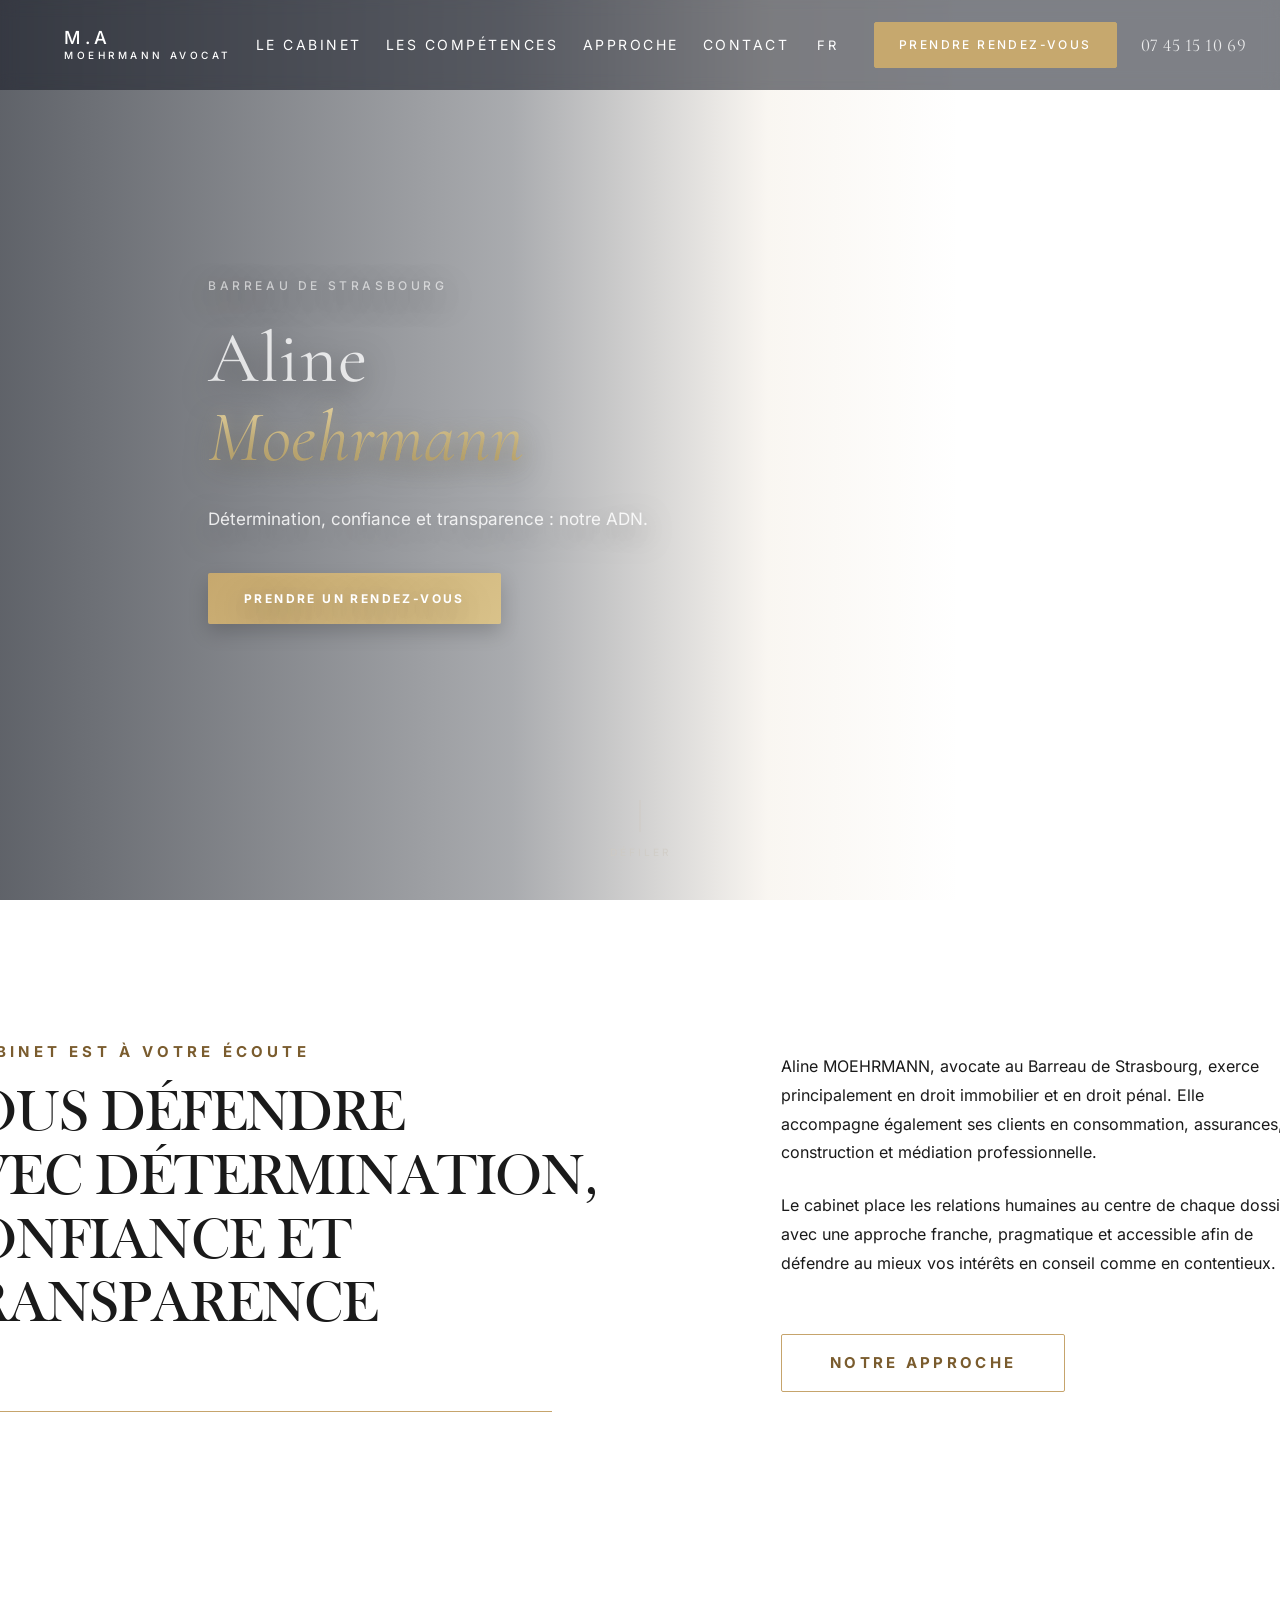
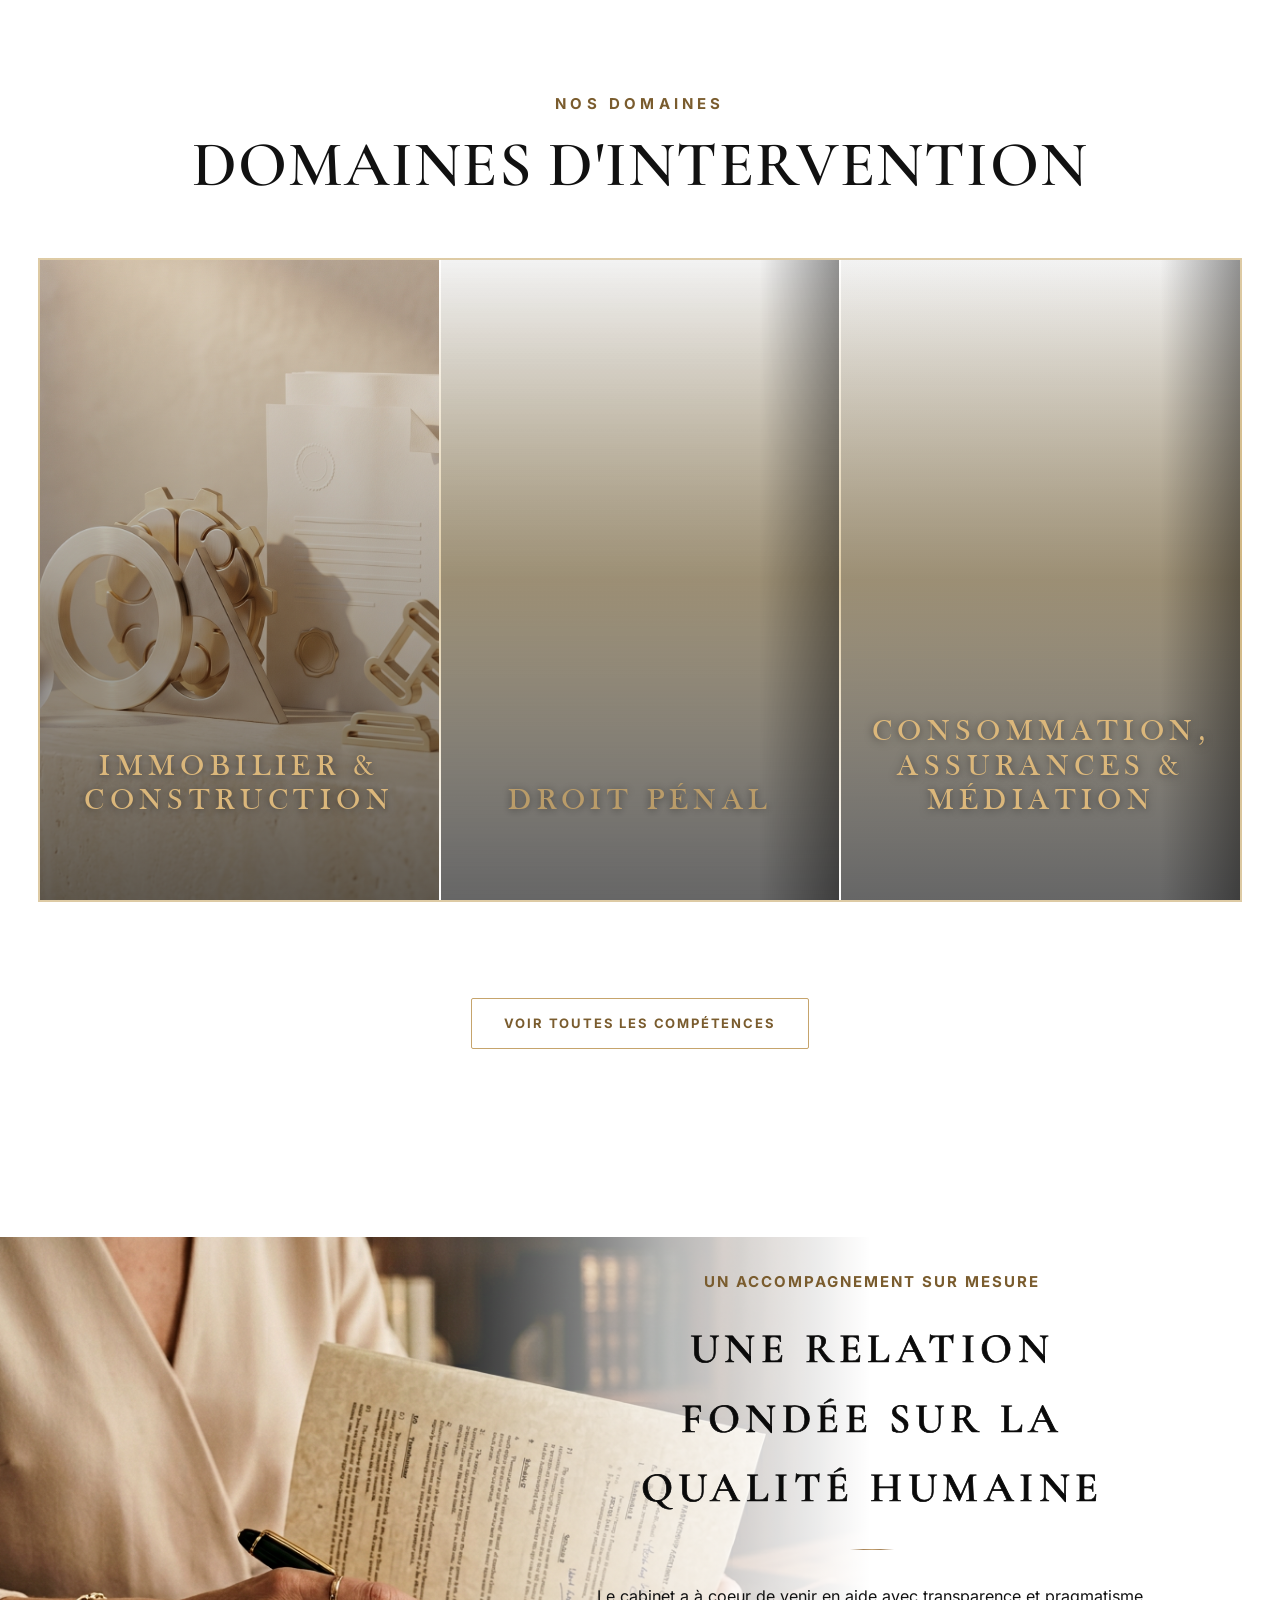
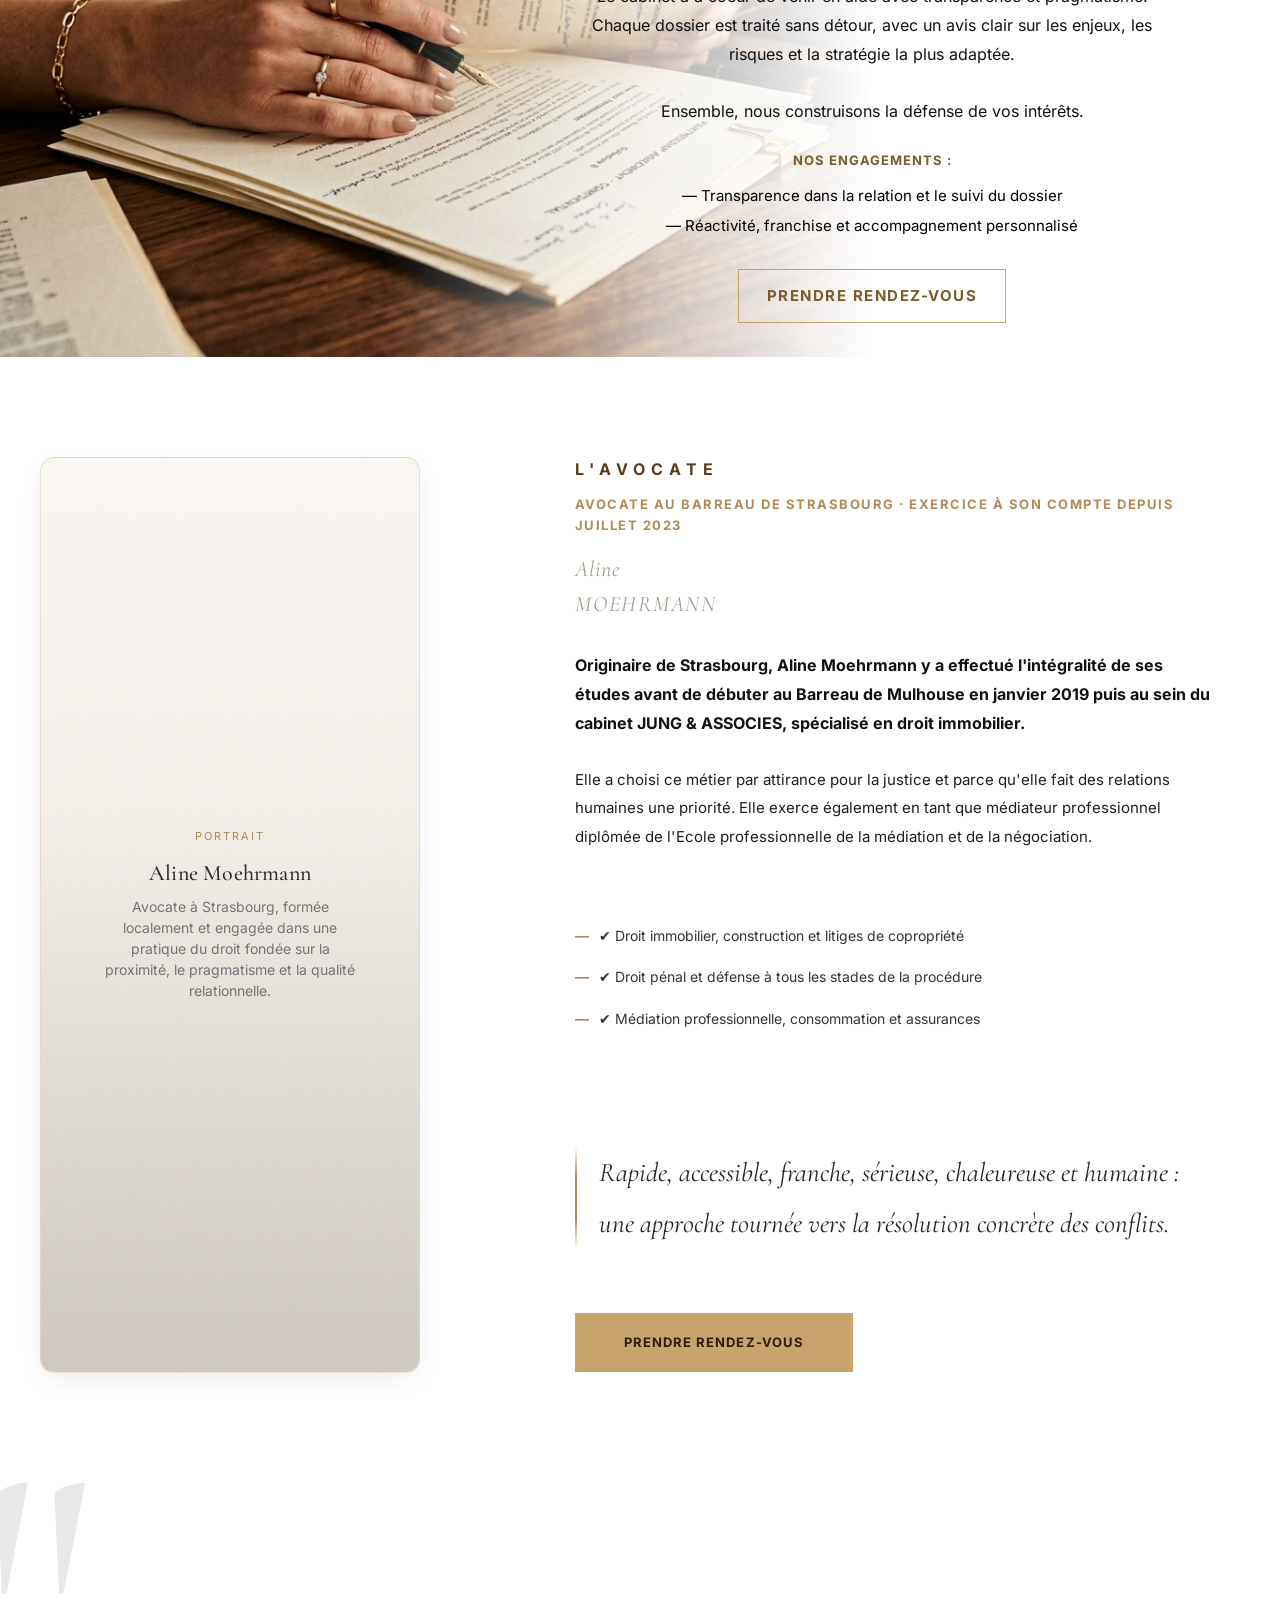
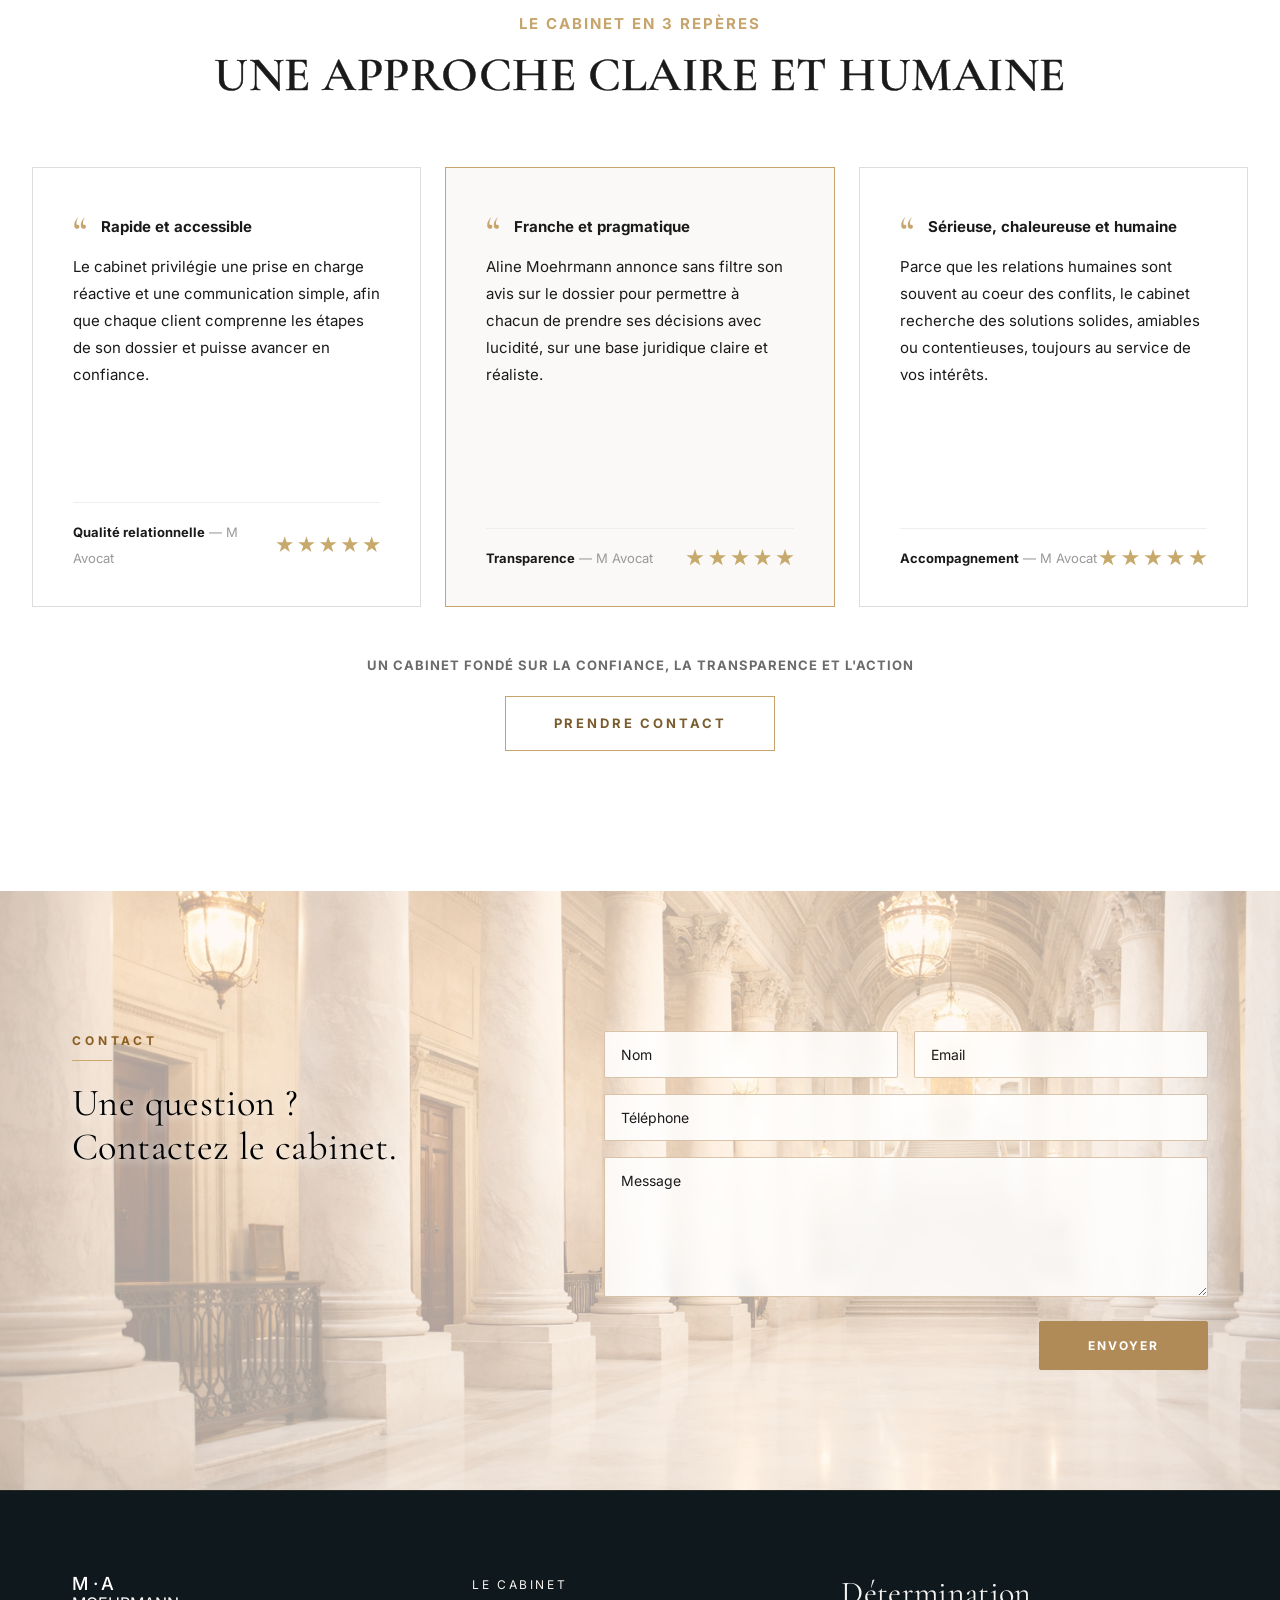
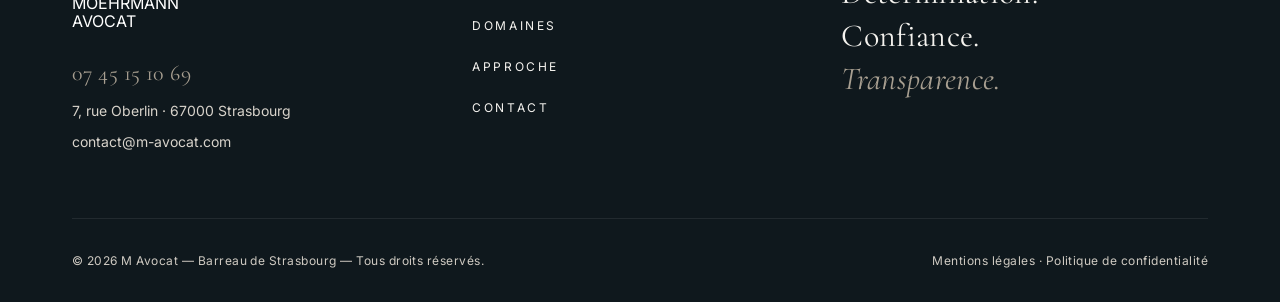
==== commit 52a8712a: "Refine trust section mobile hierarchy" ====
--- a/index.html
+++ b/index.html
@@ -176,12 +176,20 @@
           les risques et la stratégie la plus adaptée.<br><br>
           Ensemble, nous construisons la défense de vos intérêts.
         </p>
+        <div class="trust-mobile-copy">
+          <p class="trust-mobile-summary">Une approche claire, humaine et sans détour pour défendre vos intérêts avec sérénité.</p>
+          <ul class="trust-mobile-points">
+            <li>Transparence totale</li>
+            <li>Stratégie claire</li>
+            <li>Accompagnement sur mesure</li>
+          </ul>
+        </div>
         <p class="trust-engagements-label">Nos engagements :</p>
         <ul class="trust-bullets">
           <li>— Transparence dans la relation et le suivi du dossier</li>
           <li>— Réactivité, franchise et accompagnement personnalisé</li>
         </ul>
-        <a href="#contact" class="trust-button">PRENDRE RENDEZ-VOUS</a>
+        <a href="#contact" class="trust-button"><span class="trust-button-desktop">PRENDRE RENDEZ-VOUS</span><span class="trust-button-mobile">PARLER À UN AVOCAT</span></a>
       </div>
     </section>
 
--- a/styles.css
+++ b/styles.css
@@ -1892,6 +1892,11 @@
   box-shadow: 0 4px 24px rgba(176, 138, 74, 0.35), 0 0 0 1px rgba(198, 164, 108, 0.2);
   transform: translateY(-1px);
   letter-spacing: 2px;
+}
+
+.trust-mobile-copy,
+.trust-button-mobile {
+  display: none;
 }
 
 /* ------------------------------------------------------------
@@ -2194,8 +2199,133 @@
   .about-text { max-width: 100%; }
 
   /* Trust */
-  .trust-title { font-size: 26px; }
-  .trust-section { padding: 60px 0; }
+  .trust-title {
+    font-size: 31px;
+    line-height: 1.12;
+    letter-spacing: 0.03em;
+    font-weight: 700;
+    color: #101010;
+    -webkit-text-stroke: 0;
+    text-shadow:
+      0 1px 0 rgba(255,255,255,0.92),
+      0 6px 18px rgba(255,255,255,0.4);
+    background: rgba(248,245,240,0.72);
+    -webkit-backdrop-filter: blur(10px);
+    backdrop-filter: blur(10px);
+    box-shadow: 0 10px 30px rgba(74, 54, 28, 0.14);
+    padding: 14px 18px 16px;
+    border-radius: 20px;
+    margin: 0 auto 28px;
+    max-width: 11ch;
+    text-align: center;
+  }
+  .trust-section { padding: 430px 0 64px; }
+  .trust-section::before { background-position: 18% 8%; }
+  .trust-overlay {
+    background: linear-gradient(
+      180deg,
+      rgba(255,255,255,0) 0%,
+      rgba(255,255,255,0.12) 40%,
+      rgba(248,245,240,0.46) 52%,
+      rgba(248,245,240,0.9) 66%,
+      rgba(248,245,240,0.96) 80%,
+      #f8f5f0 100%
+    );
+  }
+  .trust-content {
+    padding: 0 20px;
+    text-align: left;
+  }
+  .trust-eyebrow {
+    color: #6d5123;
+    text-shadow:
+      0 1px 0 rgba(255,255,255,0.88),
+      0 0 16px rgba(255,255,255,0.6);
+    background: rgba(248,245,240,0.5);
+    -webkit-backdrop-filter: blur(8px);
+    backdrop-filter: blur(8px);
+    display: block;
+    padding: 6px 10px;
+    border-radius: 999px;
+    font-size: 11px;
+    letter-spacing: 0.16em;
+    margin: 0 auto 16px;
+    width: fit-content;
+  }
+  .trust-title::after {
+    display: none;
+  }
+  .trust-text,
+  .trust-bullets,
+  .trust-engagements-label {
+    display: none;
+  }
+  .trust-mobile-copy {
+    display: block;
+    max-width: 420px;
+    margin: 0 auto 32px;
+  }
+  .trust-mobile-summary {
+    font-size: 16px;
+    line-height: 1.65;
+    color: #090909;
+    text-shadow: none;
+    margin: 0 0 20px;
+  }
+  .trust-mobile-points {
+    list-style: none;
+    padding: 0;
+    margin: 0;
+    display: grid;
+    gap: 12px;
+  }
+  .trust-mobile-points li {
+    position: relative;
+    padding: 14px 16px 14px 52px;
+    border-radius: 18px;
+    background: rgba(248,245,240,0.76);
+    -webkit-backdrop-filter: blur(10px);
+    backdrop-filter: blur(10px);
+    box-shadow: 0 10px 30px rgba(74, 54, 28, 0.08);
+    color: #101010;
+    font-size: 15px;
+    font-weight: 600;
+    line-height: 1.45;
+  }
+  .trust-mobile-points li::before {
+    content: "✓";
+    position: absolute;
+    top: 50%;
+    left: 16px;
+    transform: translateY(-50%);
+    width: 24px;
+    height: 24px;
+    border-radius: 999px;
+    display: grid;
+    place-items: center;
+    background: #7A5C2E;
+    color: #fff;
+    font-size: 12px;
+    font-weight: 700;
+  }
+  .trust-button {
+    display: block;
+    width: 100%;
+    max-width: 320px;
+    margin: 32px auto 0;
+    padding: 16px 22px;
+    text-align: center;
+    background: #7A5C2E;
+    border-color: #7A5C2E;
+    color: #fff;
+    box-shadow: 0 14px 30px rgba(122, 92, 46, 0.22);
+  }
+  .trust-button-desktop {
+    display: none;
+  }
+  .trust-button-mobile {
+    display: inline;
+  }
 
   /* Testimonials */
   .testi-bg-quote { display: none; }
